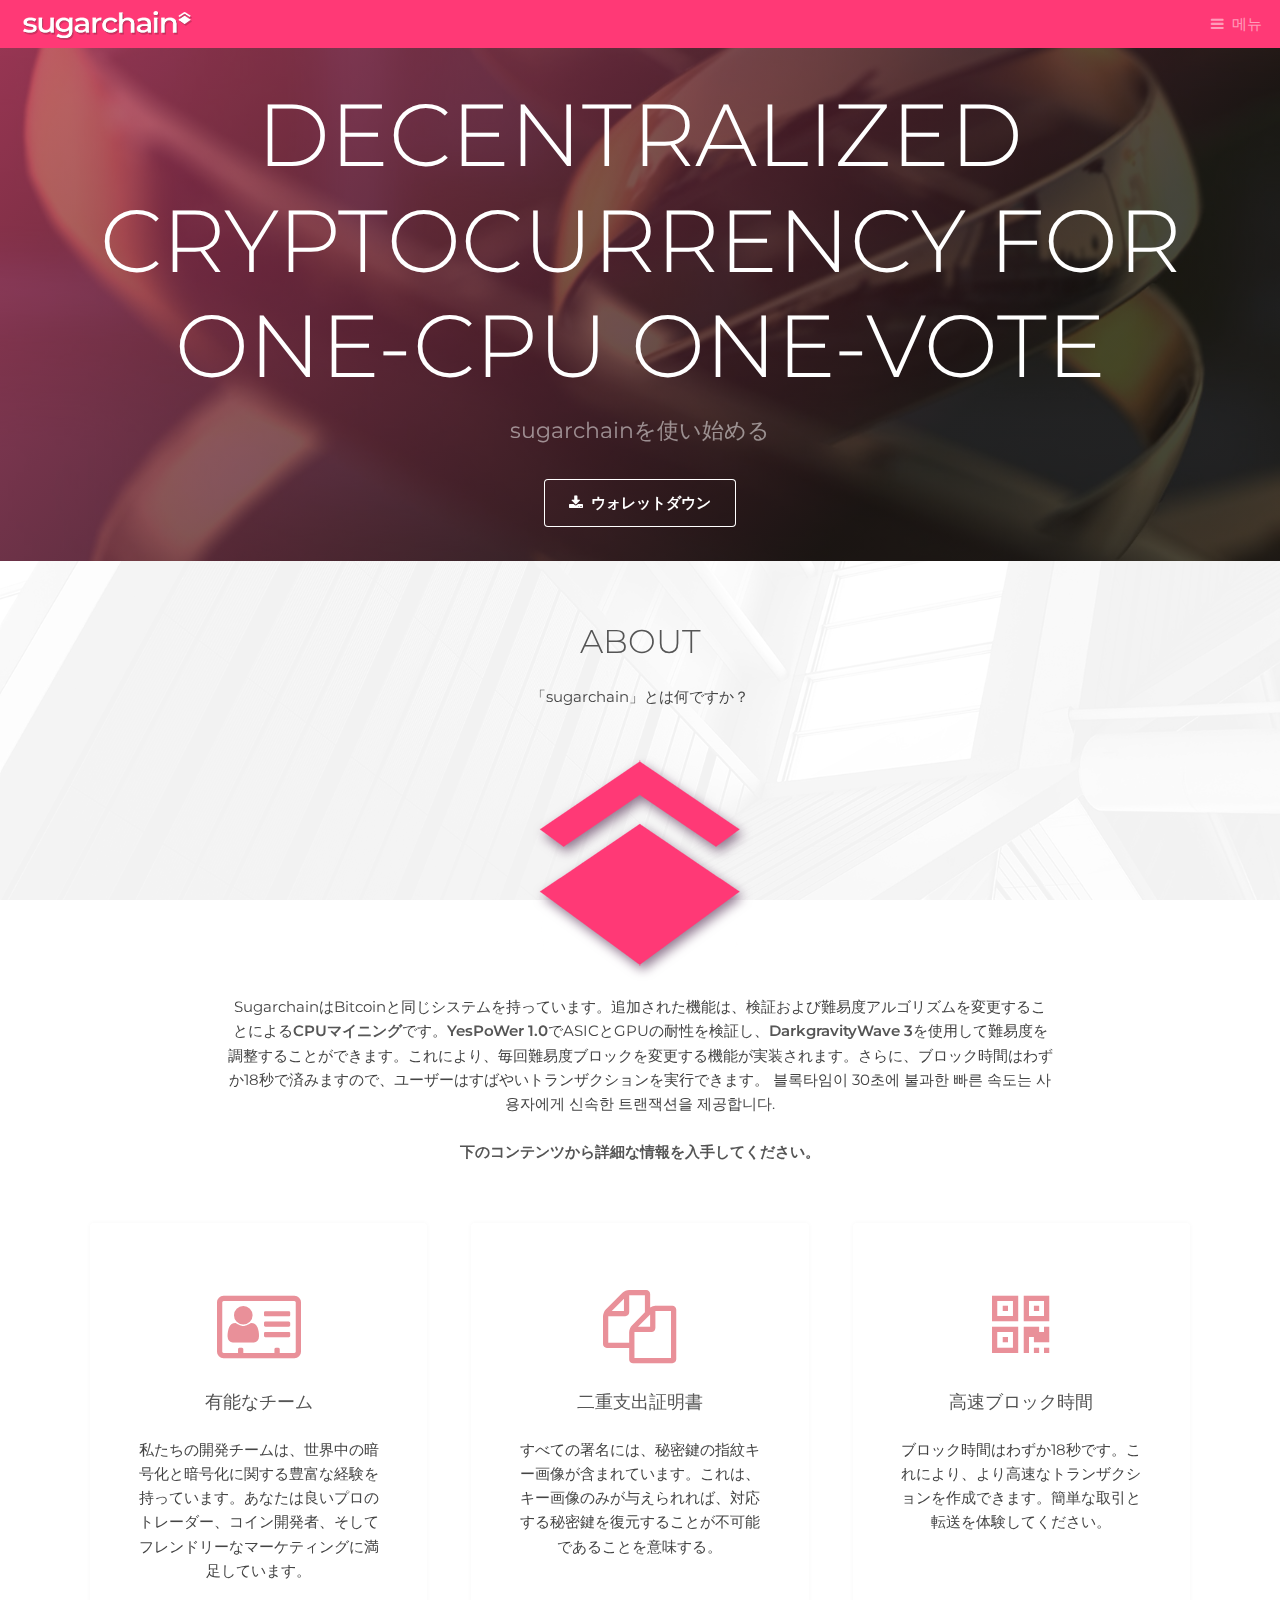
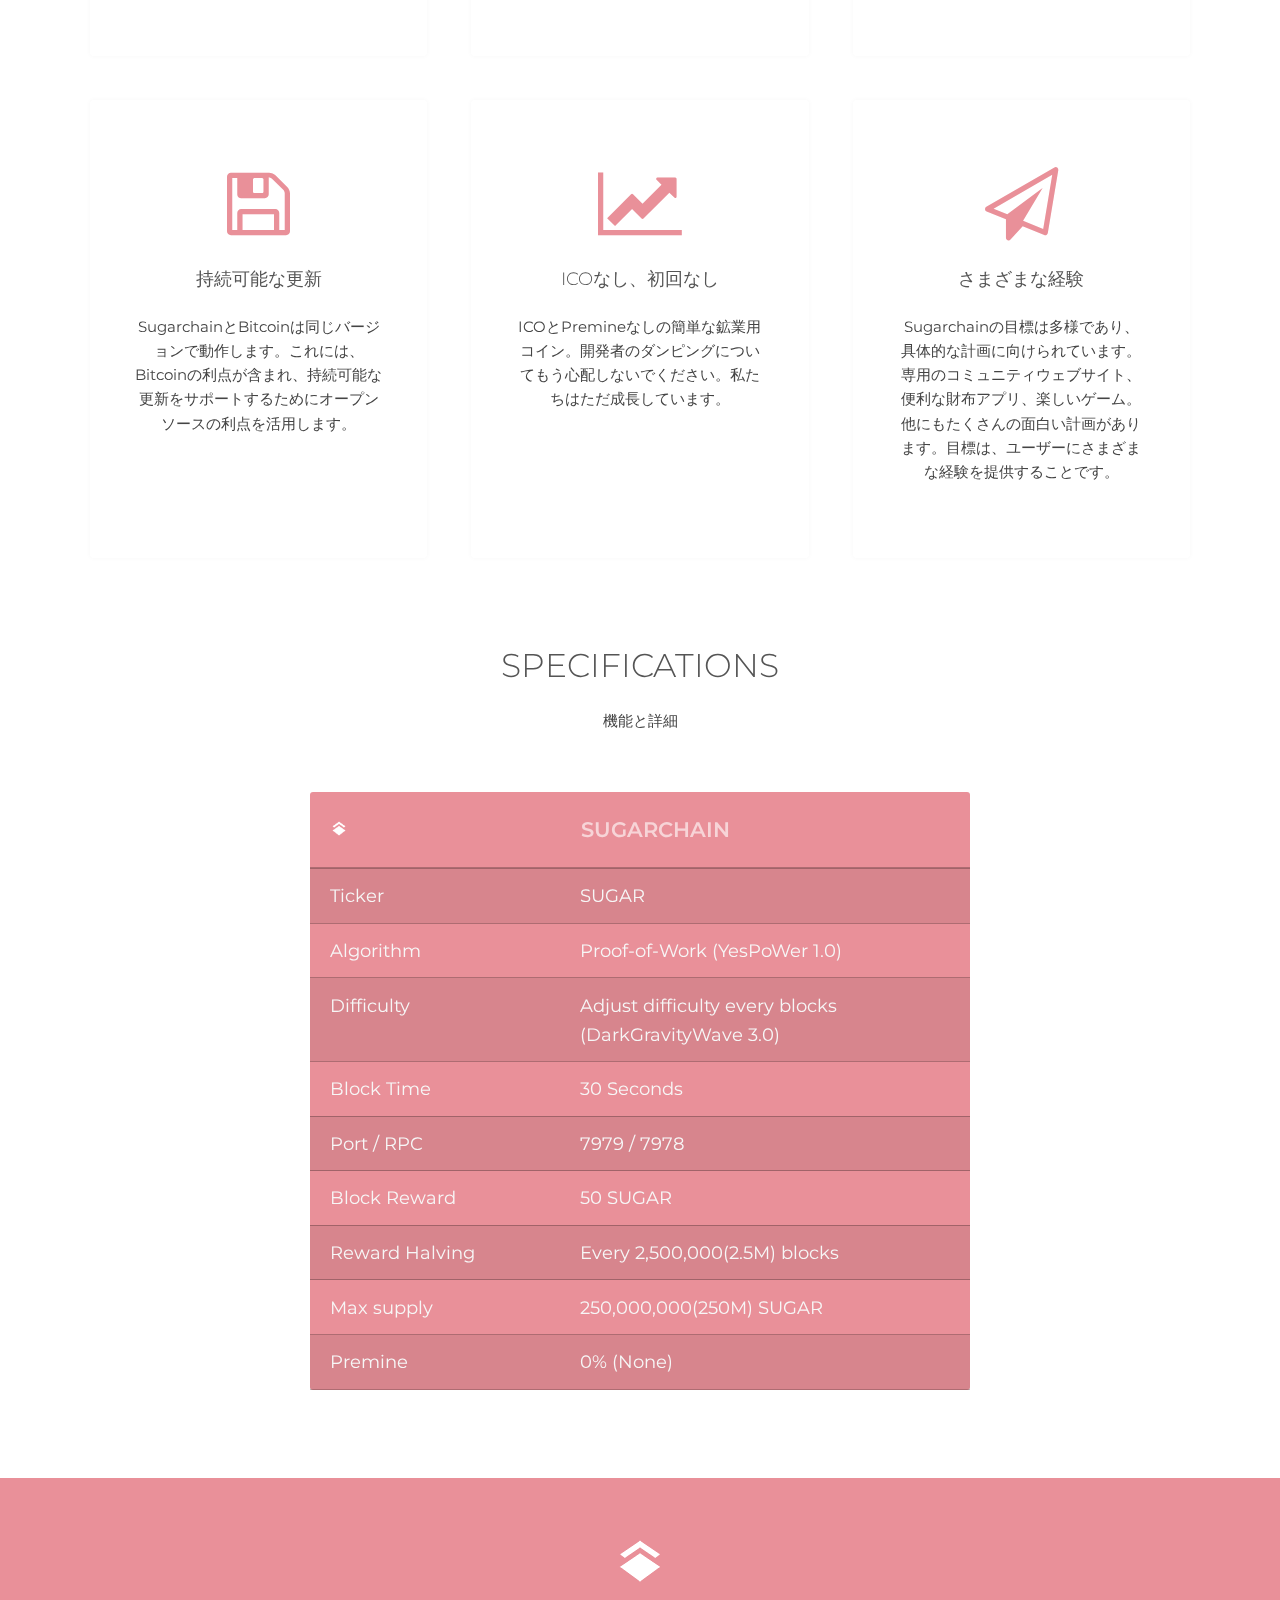
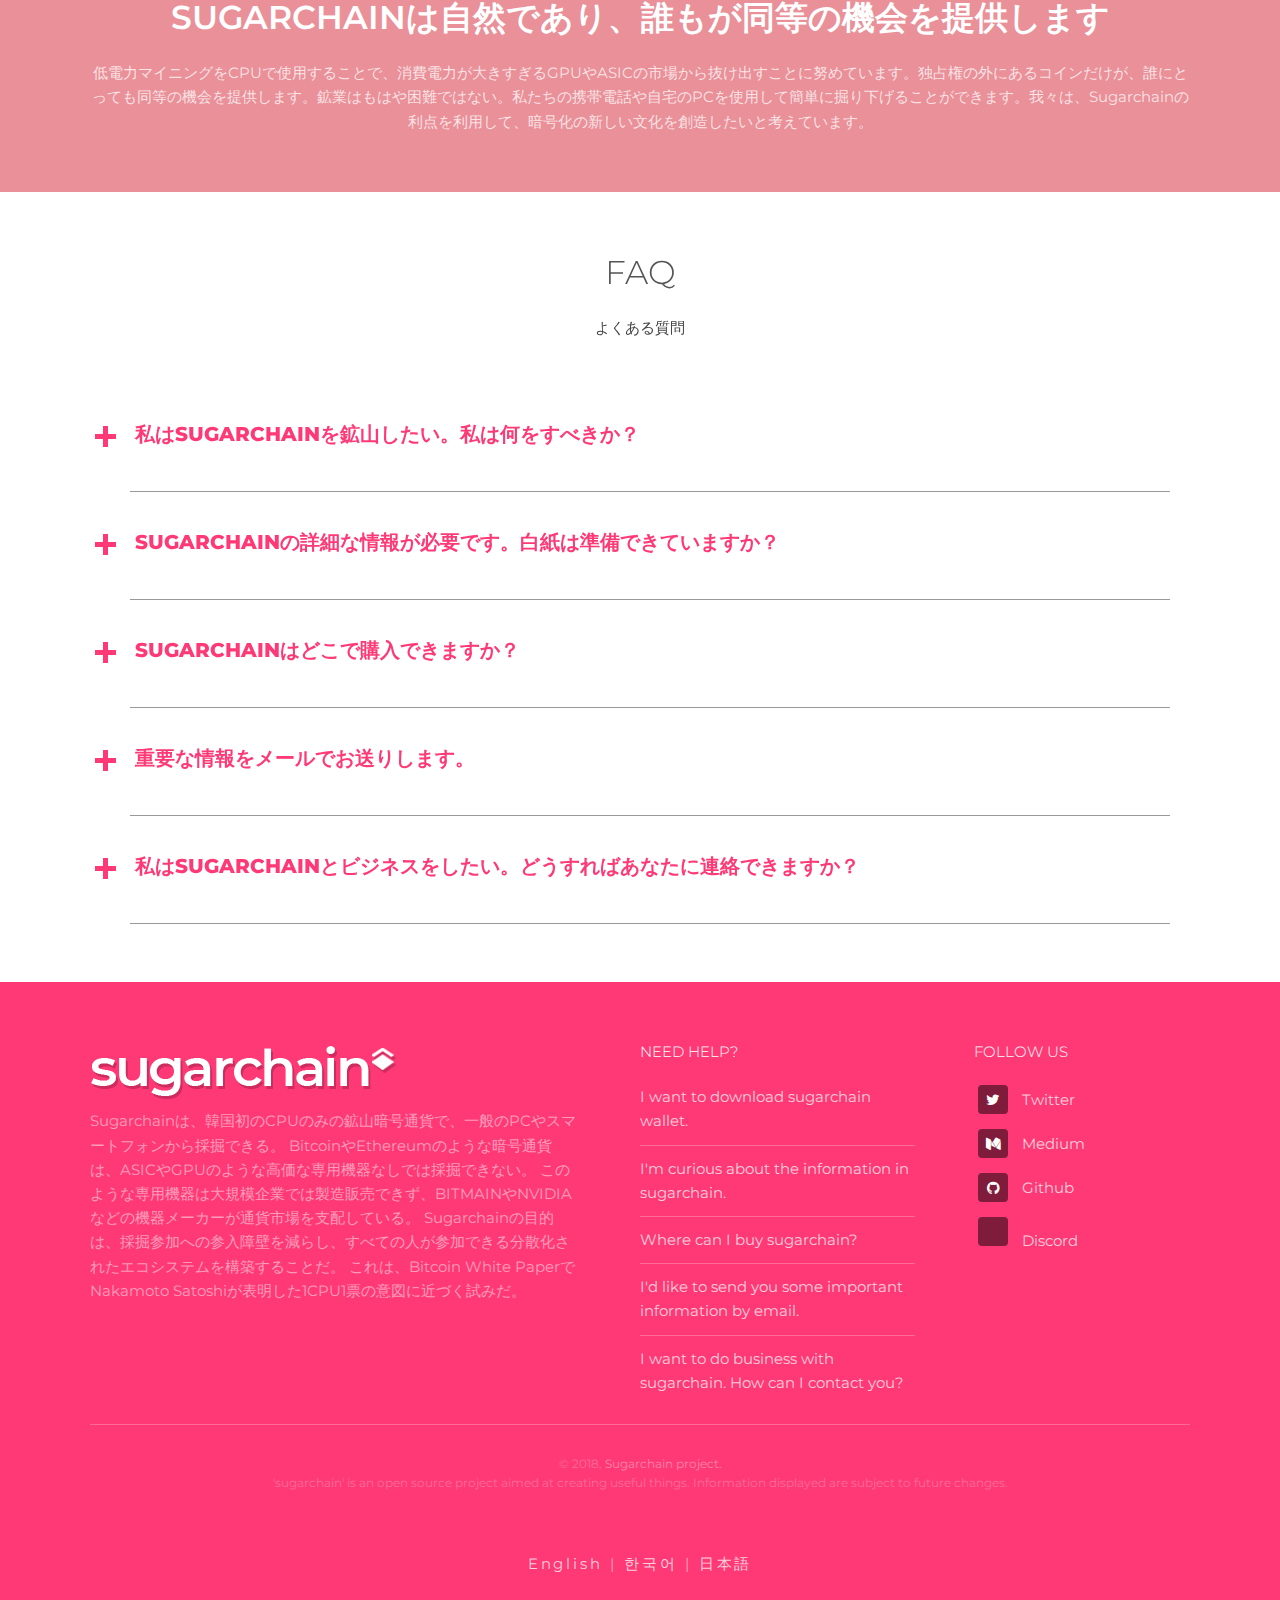
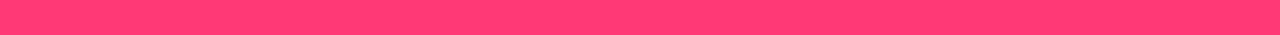
==== sugarchain-web/jp/index.html @ 24d99d3b "added global lang' KR/JP" ====
<!DOCTYPE HTML>

<html>
	<head>
        <meta charset="utf-8" />
		<title>SUGAR | sugarchain</title>
        <link rel='icon' type='image/png' href='../images/192favicon.png'>
		<meta name="viewport" content="width=device-width, initial-scale=1, user-scalable=no" />
		<meta name="description" content="" />
		<meta name="keywords" content="" />
		<link rel="stylesheet" href="../assets/css/main.css" />
		<link href="https://fonts.googleapis.com/css?family=Montserrat" rel="stylesheet">
		<link rel="stylesheet" href="https://use.fontawesome.com/releases/v5.5.0/css/all.css" integrity="sha384-B4dIYHKNBt8Bc12p+WXckhzcICo0wtJAoU8YZTY5qE0Id1GSseTk6S+L3BlXeVIU" crossorigin="anonymous">
	</head>
	<body class="is-preload">

<!-- Header -->
    <header id="header">
        <a class="logo" href="../kr/index.html"><img src="../images/navmain.png" alt="" /></a>
        <nav>
            <a href="#menu">메뉴</a>
        </nav>
    </header>

<!-- Nav -->
    <nav id="menu">
        <ul class="links">
            <li><a href="#">Web wallet</a></li>
            <li><a href="#">Explorer</a></li>
            <li><a href="#">White paper</a></li>
            <li><a href="#">How to mining</a></li>
            <li><a href="#">Mining pool list</a></li>
            <li><a href="#">Contact us</a></li>
        </ul>
    </nav>

<!-- Banner -->
    <section id="banner">
        <div class="inner">
            <h1>Decentralized cryptocurrency for one-CPU one-Vote</h1>
            <p>sugarchainを使い始める</p>
            <a href="#" class="button icon fa-download">ウォレットダウン</a>
        </div>
        <video autoplay loop muted playsinline src="../images/banner.mp4"></video>
    </section>

<!-- About -->
    <section class="wrapper" style="padding-bottom: 0px;">
        <div class="inner">
            <header class="special">
                <h2>ABOUT</h2>
                  <p>「sugarchain」とは何ですか？</p>
               <div class="image"><img src="../images/mainlogo.png" alt="" /></div>
                <p>SugarchainはBitcoinと同じシステムを持っています。追加された機能は、検証および難易度アルゴリズムを変更することによる<strong>CPUマイニング</strong>です。<strong>YesPoWer 1.0</strong>でASICとGPUの耐性を検証し、<strong>DarkgravityWave 3</strong>を使用して難易度を調整することができます。これにより、毎回難易度ブロックを変更する機能が実装されます。さらに、ブロック時間はわずか18秒で済みますので、ユーザーはすばやいトランザクションを実行できます。
                블록타임이 30초에 불과한 빠른 속도는 사용자에게 신속한 트랜잭션을 제공합니다.<br><br><strong>下のコンテンツから詳細な情報を入手してください。</strong></p>
            </header>
            <div class="highlights">
                <section>
                    <div class="content">
                        <header>
                            <a href="#" class="icon fa-vcard-o"><span class="label">Icon</span></a>
                            <h3>有能なチーム</h3>
                        </header>
                        <p>私たちの開発チームは、世界中の暗号化と暗号化に関する豊富な経験を持っています。あなたは良いプロのトレーダー、コイン開発者、そしてフレンドリーなマーケティングに満足しています。</p>
                    </div>
                </section>
                <section>
                    <div class="content">
                        <header>
                            <a href="#" class="icon fa-files-o"><span class="label">Icon</span></a>
                            <h3>二重支出証明書</h3>
                        </header>
                        <p>すべての署名には、秘密鍵の指紋キー画像が含まれています。これは、キー画像のみが与えられれば、対応する秘密鍵を復元することが不可能であることを意味する。</p>
                    </div>
                </section>
                <section>
                    <div class="content">
                        <header>
                            <a href="#" class="icon fa-qrcode"><span class="label">Icon</span></a>
                            <h3>高速ブロック時間</h3>
                        </header>
                        <p>ブロック時間はわずか18秒です。これにより、より高速なトランザクションを作成できます。簡単な取引と転送を体験してください。</p>
                    </div>
                </section>
                <section>
                    <div class="content">
                        <header>
                            <a href="#" class="icon fa-floppy-o"><span class="label">Icon</span></a>
                            <h3>持続可能な更新</h3>
                        </header>
                        <p>SugarchainとBitcoinは同じバージョンで動作します。これには、Bitcoinの利点が含まれ、持続可能な更新をサポートするためにオープンソースの利点を活用します。</p>
                    </div>
                </section>
                <section>
                    <div class="content">
                        <header>
                            <a href="#" class="icon fa-line-chart"><span class="label">Icon</span></a>
                            <h3>ICOなし、初回なし</h3>
                        </header>
                        <p>ICOとPremineなしの簡単な鉱業用コイン。開発者のダンピングについてもう心配しないでください。私たちはただ成長しています。</p>
                    </div>
                </section>
                <section>
                    <div class="content">
                        <header>
                            <a href="#" class="icon fa-paper-plane-o"><span class="label">Icon</span></a>
                            <h3>さまざまな経験</h3>
                        </header>
                        <p>Sugarchainの目標は多様であり、具体的な計画に向けられています。専用のコミュニティウェブサイト、便利な財布アプリ、楽しいゲーム。他にもたくさんの面白い計画があります。目標は、ユーザーにさまざまな経験を提供することです。</p>
                    </div>
                </section>

            </div>
        </div>
    </section>

<!-- SPEC -->
    <section class="wrapper" style="padding-top: 50px;">
        <div class="inner">
            <header class="special">
                <h2>SPECIFICATIONS</h2>
                <p>機能と詳細</p>
            </header>
            <table class="flat-table flat-table-1" style="margin-bottom: 4rem;">
                <thead>
                    <th><img src="../images/cal.png" alt="" /style="width: 0.8em"></th>
                    <th>SUGARCHAIN</th>
                </thead>
                <tbody>
                    <tr>
                        <td>Ticker</td>
                        <td>SUGAR</td>
                    </tr>
                    <tr>
                        <td>Algorithm</td>
                        <td>Proof-of-Work (YesPoWer 1.0)</td>
                    </tr>
                    <tr>
                        <td>Difficulty</td>
                        <td>Adjust difficulty every blocks<br>(DarkGravityWave 3.0)</td>
                    </tr>
                    <tr>
                        <td>Block Time</td>
                        <td>30 Seconds</td>
                    </tr>
                    <tr>
                        <td>Port / RPC</td>
                        <td>7979 / 7978</td>
                    </tr>
                    <tr>
                        <td>Block Reward</td>
                        <td>50 SUGAR</td>
                    </tr>
                    <tr>
                        <td>Reward Halving</td>
                        <td>Every 2,500,000(2.5M) blocks</td>
                    </tr>
                    <tr>
                        <td>Max supply</td>
                        <td>250,000,000(250M) SUGAR</td>
                    </tr>		
                    <tr>
                        <td>Premine</td>
                        <td>0% (None)</td>
                    </tr>
                </tbody>
            </table>
        </div>
    </section>

<!-- CTA -->
    <section id="cta" class="wrapper">
        <div class="inner">
            <h2><img src="../images/cal.png" alt="" /><strong><br>SUGARCHAINは自然であり、誰もが同等の機会を提供します</strong></h2>
            <p>低電力マイニングをCPUで使用することで、消費電力が大きすぎるGPUやASICの市場から抜け出すことに努めています。独占権の外にあるコインだけが、誰にとっても同等の機会を提供します。鉱業はもはや困難ではない。私たちの携帯電話や自宅のPCを使用して簡単に掘り下げることができます。我々は、Sugarchainの利点を利用して、暗号化の新しい文化を創造したいと考えています。</p>
        </div>
    </section>

<!-- FAQ -->
    <div class="wrapper">
        <div class="inner">
            <header class="special">
                <h2>FAQ</h2>
                    <p>よくある質問</p>
            </header>
          <ul class="faq">
            <li>
              <h3 class="question">私はSUGARCHAINを鉱山したい。私は何をすべきか？
                <div class="plus-minus-toggle collapsed"></div>
              </h3>
              <div class="answer">Answer. Donec vitae tellus risus. Aenean sed fermentum risus. Phasellus venenatis 
                ultricies dignissim. Nunc ante lectus, accumsan non porta at. Donec vitae tellus risus. Aenean sed 
                fermentum risus. Phasellus venenatis ultricies dignissim.</div>
            </li>
            <li>
              <h3 class="question">SUGARCHAINの詳細な情報が必要です。白紙は準備できていますか？
                <div class="plus-minus-toggle collapsed"></div>
              </h3>
              <div class="answer">Answer. Donec vitae tellus risus. Aenean sed fermentum risus. Phasellus venenatis 
                ultricies dignissim. Nunc ante lectus, accumsan non porta at. Donec vitae tellus risus. Aenean sed 
                fermentum risus. Phasellus venenatis ultricies dignissim.</div>
            </li>
                <li>
              <h3 class="question">SUGARCHAINはどこで購入できますか？
                <div class="plus-minus-toggle collapsed"></div>
              </h3>
              <div class="answer">Answer. Donec vitae tellus risus. Aenean sed fermentum risus. Phasellus venenatis 
                ultricies dignissim. Nunc ante lectus, accumsan non porta at. Donec vitae tellus risus. Aenean sed 
                fermentum risus. Phasellus venenatis ultricies dignissim.</div>
            </li>
                <li>
              <h3 class="question">重要な情報をメールでお送りします。
                <div class="plus-minus-toggle collapsed"></div>
              </h3>
              <div class="answer">Answer. Donec vitae tellus risus. Aenean sed fermentum risus. Phasellus venenatis 
                ultricies dignissim. Nunc ante lectus, accumsan non porta at. Donec vitae tellus risus. Aenean sed 
                fermentum risus. Phasellus venenatis ultricies dignissim.</div>
            </li>
                <li>
              <h3 class="question">私はSUGARCHAINとビジネスをしたい。どうすればあなたに連絡できますか？
                <div class="plus-minus-toggle collapsed"></div>
              </h3>
              <div class="answer">Answer. Donec vitae tellus risus. Aenean sed fermentum risus. Phasellus venenatis 
                ultricies dignissim. Nunc ante lectus, accumsan non porta at. Donec vitae tellus risus. Aenean sed 
                fermentum risus. Phasellus venenatis ultricies dignissim.</div>
            </li>
          </ul>
        </div>
    </div>

<!-- Footer -->
    <footer id="footer">
        <div class="inner">
            <div class="content">
                <section>
                    <div class="image"><img src="../images/foologo.png" alt="" /></div>
                    
                    <p>Sugarchainは、韓国初のCPUのみの鉱山暗号通貨で、一般のPCやスマートフォンから採掘できる。 BitcoinやEthereumのような暗号通貨は、ASICやGPUのような高価な専用機器なしでは採掘できない。 このような専用機器は大規模企業では製造販売できず、BITMAINやNVIDIAなどの機器メーカーが通貨市場を支配している。 Sugarchainの目的は、採掘参加への参入障壁を減らし、すべての人が参加できる分散化されたエコシステムを構築することだ。 これは、Bitcoin White PaperでNakamoto Satoshiが表明した1CPU1票の意図に近づく試みだ。</p>
                    
                </section>
                <section>
                    <h4>Need help?</h4>
                    <ul class="alt">
                        <li><a href="#">I want to download sugarchain wallet.</a></li>
                        <li><a href="#">I'm curious about the information in sugarchain.</a></li>
                        <li><a href="#">Where can I buy sugarchain?</a></li>
                        <li><a href="#">I'd like to send you some important information by email.</a></li>
                        <li><a href="#">I want to do business with sugarchain. How can I contact you?</a></li>
                    </ul>
                </section>
                <section>
                    <h4>FOLLOW US</h4>
                    <ul class="plain">
                        <li><a href="https://twitter.com/sugarchain_dev" target="_blank"><i class="icon fa-twitter"></i>Twitter</a></li>
                        <li><a href="https://medium.com/@sugarchain_dev" target="_blank"><i class="icon fa-medium"></i>Medium</a></li>
                        <li><a href="https://github.com/sugarchain" target="_blank"><i class="icon fa-github" ></i>Github</a></li>
                        <li><a href="https://discord.gg/JDCfAD" target="_blank"><i class="icon"><i class="fab fa-discord"></i></i>Discord</a></li>
                    </ul>
                </section>
            </div>
            <div class="copyright">
                &copy; 2018, <a href="https://github.com/sugarchain">Sugarchain project.</a><br>'sugarchain' is an open source project aimed at creating useful things. Information displayed are subject to future changes.
            </div>
            <div class="lang">
                <a href="../index.html" target="_self">English</a> |
                <a href="/kr/index.html" target="_self">한국어</a> |
                <a href="index.html" target="_self">日本語</a>
            </div>
        </div>
    </footer>

<!-- Scripts -->
    <script src="../assets/js/jquery.min.js"></script>
    <script src="../assets/js/browser.min.js"></script>
    <script src="../assets/js/breakpoints.min.js"></script>
    <script src="../assets/js/util.js"></script>
    <script src="../assets/js/main.js"></script>

	</body>
</html>
---- sugarchain-web/assets/css/main.css ----
@import url(font-awesome.min.css);
@import url("https://fonts.googleapis.com/css?family=Raleway:200,300,400,500,600");
/*
	Industrious by TEMPLATED
	templated.co @templatedco
	Released for free under the Creative Commons Attribution 3.0 license (templated.co/license)
*/
/* Basic */
@-ms-viewport {
  width: device-width; }
body {
  -ms-overflow-style: scrollbar; }

@media screen and (max-width: 480px) {
  html, body {
    min-width: 320px; } }
html {
  box-sizing: border-box; }

*, *:before, *:after {
  box-sizing: inherit; }

body {
  background: #ffffff; }
  body.is-preload *, body.is-preload *:before, body.is-preload *:after {
    -moz-animation: none !important;
    -webkit-animation: none !important;
    -ms-animation: none !important;
    animation: none !important;
    -moz-transition: none !important;
    -webkit-transition: none !important;
    -ms-transition: none !important;
    transition: none !important; }

html, body, div, span, applet, object,
iframe, h1, h2, h3, h4, h5, h6, p, blockquote,
pre, a, abbr, acronym, address, big, cite,
code, del, dfn, em, img, ins, kbd, q, s, samp,
small, strike, strong, sub, sup, tt, var, b,
u, i, center, dl, dt, dd, ol, ul, li, fieldset,
form, label, legend, table, caption, tbody,
tfoot, thead, tr, th, td, article, aside,
canvas, details, embed, figure, figcaption,
footer, header, hgroup, menu, nav, output, ruby,
section, summary, time, mark, audio, video {
  margin: 0;
  padding: 0;
  border: 0;
  font-size: 100%;
  font: inherit;
  vertical-align: baseline; }

article, aside, details, figcaption, figure,
footer, header, hgroup, menu, nav, section {
  display: block; }

body {
  line-height: 1; }

ol, ul {
  list-style: none; }

blockquote, q {
  quotes: none; }
  blockquote:before, blockquote:after, q:before, q:after {
    content: '';
    content: none; }

table {
  border-collapse: collapse;
  border-spacing: 0; }

body {
  -webkit-text-size-adjust: none; }

mark {
  background-color: transparent;
  color: inherit; }

input::-moz-focus-inner {
  border: 0;
  padding: 0; }

input, select, textarea {
  -moz-appearance: none;
  -webkit-appearance: none;
  -ms-appearance: none;
  appearance: none; }

/* Typography */
html {
  font-size: 13pt; }
  @media screen and (max-width: 1680px) {
    html {
      font-size: 11pt; } }
  @media screen and (max-width: 980px) {
    html {
      font-size: 12pt; } }
  @media screen and (max-width: 480px) {
    html {
      font-size: 11pt; } }

body {
  background-color: #ffffff;
  color: #444444; }

body, input, select, textarea {
  font-family: "Montserrat", Arial, Helvetica, sans-serif;
  font-weight: 400;
  font-size: 1rem;
  line-height: 1.65; }

a {
  -moz-transition: color 0.2s ease-in-out;
  -webkit-transition: color 0.2s ease-in-out;
  -ms-transition: color 0.2s ease-in-out;
  transition: color 0.2s ease-in-out;
  text-decoration: underline; }
  a:hover {
    text-decoration: none; }

strong, b {
  font-weight: 600; }

em, i {
  font-style: italic; }

p {
  margin: 0 0 2rem 0; }

header.special {
  text-align: center;
  margin-bottom: 4rem; }
  header.special p {
    max-width: 75%;
    margin-left: auto;
    margin-right: auto; }

h1, h2, h3, h4, h5, h6 {
  font-weight: 300;
  line-height: 1.5;
  text-transform: uppercase;
  margin: 0 0 1.5rem 0; }
  h1 a, h2 a, h3 a, h4 a, h5 a, h6 a {
    color: inherit;
    text-decoration: none; }

h1 {
  font-size: 3rem;
  line-height: 1.2; }

h2 {
  font-size: 2.25rem;
  line-height: 1.3; }

h3 {
  font-size: 1.25rem; }

h4 {
  font-size: 1rem; }

h5 {
  font-size: 0.9rem; }

h6 {
  font-size: 0.7rem; }

@media screen and (max-width: 736px) {
  h1 {
    font-size: 2.75rem;
    line-height: 1.3; }

  h2 {
    font-size: 1.75rem;
    line-height: 1.5; }

  h3 {
    font-size: 1.25rem; } }
sub {
  font-size: 0.8rem;
  position: relative;
  top: 0.5rem; }

sup {
  font-size: 0.8rem;
  position: relative;
  top: -0.5rem; }

blockquote {
  border-left: solid 0.5rem;
  font-style: italic;
  margin: 0 0 2rem 0;
  padding: 1rem 0 1rem 2rem; }

code {
  border-radius: 4px;
  border: solid 1px;
  font-family: "Courier New", monospace;
  font-size: 0.9rem;
  margin: 0 0.25rem;
  padding: 0.25rem 0.65rem; }

pre {
  -webkit-overflow-scrolling: touch;
  font-family: "Courier New", monospace;
  font-size: 0.9rem;
  margin: 0 0 2rem 0; }
  pre code {
    display: block;
    line-height: 1.75;
    padding: 1rem 1.5rem;
    overflow-x: auto; }

hr {
  border: 0;
  border-bottom: solid 1px;
  margin: 2rem 0; }
  hr.major {
    margin: 4rem 0; }

input, select, textarea {
  color: #555555; }

a {
  color: #e99099; }

strong, b {
  color: #555555; }

h1, h2, h3, h4, h5, h6 {
  color: #555555; }

blockquote {
  border-left-color: rgba(0, 0, 0, 0.25); }

code {
  background: rgba(0, 0, 0, 0.075);
  border-color: rgba(0, 0, 0, 0.25); }

hr {
  border-bottom-color: rgba(0, 0, 0, 0.25); }

/* Inner */
.inner {
  margin: 0 auto;
  width: 75rem;
  max-width: calc(100% - 6rem); }
  @media screen and (max-width: 480px) {
    .inner {
      max-width: calc(100% - 3rem); } }

/* Button */
input[type="submit"],
input[type="reset"],
input[type="button"],
button,
.button {
  -moz-appearance: none;
  -webkit-appearance: none;
  -ms-appearance: none;
  appearance: none;
  -moz-transition: background-color 0.2s ease-in-out, box-shadow 0.2s ease-in-out, color 0.2s ease-in-out;
  -webkit-transition: background-color 0.2s ease-in-out, box-shadow 0.2s ease-in-out, color 0.2s ease-in-out;
  -ms-transition: background-color 0.2s ease-in-out, box-shadow 0.2s ease-in-out, color 0.2s ease-in-out;
  transition: background-color 0.2s ease-in-out, box-shadow 0.2s ease-in-out, color 0.2s ease-in-out;
  border: 0;
  border-radius: 4px;
  cursor: pointer;
  display: inline-block;
  font-weight: 600;
  height: 3.25rem;
  line-height: 3.25rem;
  padding: 0 1.75rem;
  text-align: center;
  text-decoration: none;
  white-space: nowrap; }
  input[type="submit"].small,
  input[type="reset"].small,
  input[type="button"].small,
  button.small,
  .button.small {
    font-size: 0.8rem;
    height: 2.4375rem;
    line-height: 2.4375rem;
    padding: 0 1.25rem; }
  input[type="submit"].large,
  input[type="reset"].large,
  input[type="button"].large,
  button.large,
  .button.large {
    font-size: 1.35rem;
    height: 4.0625rem;
    line-height: 4.0625rem;
    padding: 0 2rem; }
  input[type="submit"].wide,
  input[type="reset"].wide,
  input[type="button"].wide,
  button.wide,
  .button.wide {
    min-width: 13rem; }
  input[type="submit"].icon:before,
  input[type="reset"].icon:before,
  input[type="button"].icon:before,
  button.icon:before,
  .button.icon:before {
    margin-right: 0.5rem; }
  input[type="submit"].fit,
  input[type="reset"].fit,
  input[type="button"].fit,
  button.fit,
  .button.fit {
    width: 100%; }
  input[type="submit"].disabled, input[type="submit"]:disabled,
  input[type="reset"].disabled,
  input[type="reset"]:disabled,
  input[type="button"].disabled,
  input[type="button"]:disabled,
  button.disabled,
  button:disabled,
  .button.disabled,
  .button:disabled {
    pointer-events: none;
    opacity: 0.25; }

input[type="submit"],
input[type="reset"],
input[type="button"],
button,
.button {
  background-color: transparent;
  box-shadow: inset 0 0 0 1px #555555;
  color: #555555 !important; }
  input[type="submit"]:hover,
  input[type="reset"]:hover,
  input[type="button"]:hover,
  button:hover,
  .button:hover {
    box-shadow: inset 0 0 0 1px #ce1b28;
    color: #ce1b28 !important; }
    input[type="submit"]:hover:active,
    input[type="reset"]:hover:active,
    input[type="button"]:hover:active,
    button:hover:active,
    .button:hover:active {
      background-color: rgba(206, 27, 40, 0.25); }
  input[type="submit"].primary,
  input[type="reset"].primary,
  input[type="button"].primary,
  button.primary,
  .button.primary {
    box-shadow: none;
    background-color: #ce1b28;
    color: #ffffff !important; }
    input[type="submit"].primary:hover,
    input[type="reset"].primary:hover,
    input[type="button"].primary:hover,
    button.primary:hover,
    .button.primary:hover {
      background-color: #e2212f;
      box-shadow: none; }
      input[type="submit"].primary:hover:active,
      input[type="reset"].primary:hover:active,
      input[type="button"].primary:hover:active,
      button.primary:hover:active,
      .button.primary:hover:active {
        background-color: #b71824; }

/* Form */
form {
  margin: 0 0 2rem 0; }

input[type="text"],
input[type="password"],
input[type="email"],
input[type="tel"],
input[type="search"],
input[type="url"],
select,
textarea {
  -moz-appearance: none;
  -webkit-appearance: none;
  -ms-appearance: none;
  appearance: none;
  border-radius: 4px;
  border: none;
  border: solid 1px;
  color: inherit;
  display: block;
  outline: 0;
  padding: 0 1rem;
  text-decoration: none;
  width: 100%; }
  input[type="text"]:invalid,
  input[type="password"]:invalid,
  input[type="email"]:invalid,
  input[type="tel"]:invalid,
  input[type="search"]:invalid,
  input[type="url"]:invalid,
  select:invalid,
  textarea:invalid {
    box-shadow: none; }

label {
  display: block;
  font-size: 1rem;
  font-weight: 600;
  margin: 0 0 1rem 0; }

input[type="text"],
input[type="password"],
input[type="email"],
input[type="tel"],
input[type="search"],
input[type="url"] {
  height: 3.25rem; }

select {
  background-size: 1.25rem;
  background-repeat: no-repeat;
  background-position: calc(100% - 1rem) center;
  height: 3.25rem;
  padding-right: 3.25rem;
  text-overflow: ellipsis; }
  select:focus::-ms-value {
    background-color: transparent; }
  select::-ms-expand {
    display: none; }

textarea {
  padding: 0.75rem 1rem; }

input[type="checkbox"],
input[type="radio"] {
  -moz-appearance: none;
  -webkit-appearance: none;
  -ms-appearance: none;
  appearance: none;
  display: block;
  float: left;
  margin-right: -2rem;
  opacity: 0;
  width: 1rem;
  z-index: -1; }
  input[type="checkbox"] + label,
  input[type="radio"] + label {
    text-decoration: none;
    cursor: pointer;
    display: inline-block;
    font-size: 1rem;
    font-weight: 400;
    padding-left: 2.825rem;
    padding-right: 0.875rem;
    position: relative; }
    input[type="checkbox"] + label:before,
    input[type="radio"] + label:before {
      -moz-osx-font-smoothing: grayscale;
      -webkit-font-smoothing: antialiased;
      font-family: FontAwesome;
      font-style: normal;
      font-weight: normal;
      text-transform: none !important; }
    input[type="checkbox"] + label:before,
    input[type="radio"] + label:before {
      border-radius: 4px;
      border: solid 1px;
      content: '';
      display: inline-block;
      height: 1.95rem;
      left: 0;
      line-height: 1.86875rem;
      position: absolute;
      text-align: center;
      top: -0.1625rem;
      width: 1.95rem; }
  input[type="checkbox"]:checked + label:before,
  input[type="radio"]:checked + label:before {
    content: '\f00c'; }

input[type="checkbox"] + label:before {
  border-radius: 4px; }

input[type="radio"] + label:before {
  border-radius: 100%; }

::-webkit-input-placeholder {
  opacity: 1.0; }

:-moz-placeholder {
  opacity: 1.0; }

::-moz-placeholder {
  opacity: 1.0; }

:-ms-input-placeholder {
  opacity: 1.0; }

label {
  color: #555555; }

input[type="text"],
input[type="password"],
input[type="email"],
input[type="tel"],
input[type="search"],
input[type="url"],
select,
textarea {
  background-color: rgba(0, 0, 0, 0.075);
  border-color: rgba(0, 0, 0, 0.25); }
  input[type="text"]:focus,
  input[type="password"]:focus,
  input[type="email"]:focus,
  input[type="tel"]:focus,
  input[type="search"]:focus,
  input[type="url"]:focus,
  select:focus,
  textarea:focus {
    border-color: #ce1b28;
    box-shadow: 0 0 0 1px #ce1b28; }

select {
  background-image: url("data:image/svg+xml;charset=utf8,%3Csvg xmlns='http://www.w3.org/2000/svg' width='40' height='40' preserveAspectRatio='none' viewBox='0 0 40 40'%3E%3Cpath d='M9.4,12.3l10.4,10.4l10.4-10.4c0.2-0.2,0.5-0.4,0.9-0.4c0.3,0,0.6,0.1,0.9,0.4l3.3,3.3c0.2,0.2,0.4,0.5,0.4,0.9 c0,0.4-0.1,0.6-0.4,0.9L20.7,31.9c-0.2,0.2-0.5,0.4-0.9,0.4c-0.3,0-0.6-0.1-0.9-0.4L4.3,17.3c-0.2-0.2-0.4-0.5-0.4-0.9 c0-0.4,0.1-0.6,0.4-0.9l3.3-3.3c0.2-0.2,0.5-0.4,0.9-0.4S9.1,12.1,9.4,12.3z' fill='rgba(0, 0, 0, 0.25)' /%3E%3C/svg%3E"); }
  select option {
    color: #444444;
    background-color: #ffffff; }

input[type="checkbox"] + label,
input[type="radio"] + label {
  color: #444444; }
  input[type="checkbox"] + label:before,
  input[type="radio"] + label:before {
    background: rgba(0, 0, 0, 0.075);
    border-color: rgba(0, 0, 0, 0.25); }
input[type="checkbox"]:checked + label:before,
input[type="radio"]:checked + label:before {
  background-color: #ce1b28;
  border-color: #ce1b28;
  color: #ffffff; }
input[type="checkbox"]:focus + label:before,
input[type="radio"]:focus + label:before {
  border-color: #ce1b28;
  box-shadow: 0 0 0 1px #ce1b28; }

::-webkit-input-placeholder {
  color: #bbbbbb !important; }

:-moz-placeholder {
  color: #bbbbbb !important; }

::-moz-placeholder {
  color: #bbbbbb !important; }

:-ms-input-placeholder {
  color: #bbbbbb !important; }

/* List */
ol {
  list-style: decimal;
  margin: 0 0 2rem 0;
  padding-left: 1.25rem; }
  ol li {
    padding-left: 0.25rem; }

ul {
  list-style: disc;
  margin: 0 0 2rem 0;
  padding-left: 1rem; }
  ul li {
    padding-left: 0.325rem; }
  ul.plain {
    list-style: none;
    padding-left: 0; }
    ul.plain li {
      margin-bottom: 1rem; }
      ul.plain li .icon {
        border-radius: 4px;
        color: #ffffff;
        display: inline-block;
        margin-right: 1rem;
        text-align: center;
        width: 2rem;
        height: 2rem;
        line-height: 2rem;
        background: rgba(0, 0, 0, 0.5); }
  ul.alt {
    list-style: none;
    padding-left: 0; }
    ul.alt li {
      border-top: solid 1px;
      padding: 0.75rem 0; }
      ul.alt li:first-child {
        border-top: 0;
        padding-top: 0; }
      ul.alt li:last-child {
        padding-bottom: 0; }

dl {
  margin: 0 0 2rem 0; }
  dl dt {
    display: block;
    font-weight: 600;
    margin: 0 0 1rem 0; }
  dl dd {
    margin-left: 1.5rem; }

ul.alt li {
  border-top-color: rgba(0, 0, 0, 0.25); }

/* Table */
.table-wrapper {
  -webkit-overflow-scrolling: touch;
  overflow-x: auto; }

table {
  margin: 0 0 2rem 0;
  width: 0%; }
  table tbody tr {
    border: solid 1px;
    border-left: 0;
    border-right: 0; }
  table td {
    padding: 0.75rem 0.75rem; }
  table th {
    font-size: 0.9rem;
    font-weight: 600;
    padding: 0 0.75rem 0.75rem 0.75rem;
    text-align: left; }
  table thead {
    border-bottom: solid 2px; }
  table tfoot {
    border-top: solid 2px; }
  table.alt {
    border-collapse: separate; }
    table.alt tbody tr td {
      border: solid 1px;
      border-left-width: 0;
      border-top-width: 0; }
      table.alt tbody tr td:first-child {
        border-left-width: 1px; }
    table.alt tbody tr:first-child td {
      border-top-width: 1px; }
    table.alt thead {
      border-bottom: 0; }
    table.alt tfoot {
      border-top: 0; }

table tbody tr {
  border-color: rgba(0, 0, 0, 0.25); }
  table tbody tr:nth-child(2n + 1) {
    background-color: rgba(0, 0, 0, 0.075); }
table th {
  color: #555555; }
table thead {
  border-bottom-color: rgba(0, 0, 0, 0.25); }
table tfoot {
  border-top-color: rgba(0, 0, 0, 0.25); }
table.alt tbody tr td {
  border-color: rgba(0, 0, 0, 0.25); }

/* Highlights */
.highlights {
  width: 100%;
  margin: 2.5rem 0;
  display: -moz-flex;
  display: -webkit-flex;
  display: -ms-flex;
  display: flex;
  -moz-flex-wrap: wrap;
  -webkit-flex-wrap: wrap;
  -ms-flex-wrap: wrap;
  flex-wrap: wrap;
  -moz-align-items: -moz-stretch;
  -webkit-align-items: -webkit-stretch;
  -ms-align-items: -ms-stretch;
  align-items: stretch; }
  .highlights > * {
    -moz-flex-shrink: 1;
    -webkit-flex-shrink: 1;
    -ms-flex-shrink: 1;
    flex-shrink: 1;
    -moz-flex-grow: 0;
    -webkit-flex-grow: 0;
    -ms-flex-grow: 0;
    flex-grow: 0; }
  .highlights > * {
    width: 33.3333333333%; }
  .highlights > * {
    padding: 1.5rem;
    width: calc(33.3333333333% + 1rem); }
  .highlights > :nth-child(-n + 3) {
    padding-top: 0; }
  .highlights > :nth-last-child(-n + 3) {
    padding-bottom: 0; }
  .highlights > :nth-child(3n + 1) {
    padding-left: 0; }
  .highlights > :nth-child(3n) {
    padding-right: 0; }
  .highlights > :nth-child(3n + 1),
  .highlights > :nth-child(3n) {
    width: calc(33.3333333333% + -0.5rem); }
  .highlights .content {
    border-radius: 4px;
    height: 100%;
    padding: 3rem;
    text-align: center; }
    .highlights .content .icon {
      font-size: 5rem; }
  .highlights > div > :last-child {
    margin-bottom: 0; }
  @media screen and (max-width: 980px) {
    .highlights > * {
      width: 50%; }
    .highlights > * {
      padding: 1rem;
      width: calc(33.3333333333% + 0.6666666667rem); }
    .highlights > :nth-child(-n + 3) {
      padding-top: 1rem; }
    .highlights > :nth-last-child(-n + 3) {
      padding-bottom: 1rem; }
    .highlights > :nth-child(3n + 1) {
      padding-left: 1rem; }
    .highlights > :nth-child(3n) {
      padding-right: 1rem; }
    .highlights > :nth-child(3n + 1),
    .highlights > :nth-child(3n) {
      padding: 1rem;
      width: calc(50% + 1rem); }
    .highlights > * {
      padding: 1rem;
      width: calc(50% + 1rem); }
    .highlights > :nth-child(-n + 2) {
      padding-top: 0; }
    .highlights > :nth-last-child(-n + 2) {
      padding-bottom: 0; }
    .highlights > :nth-child(2n + 1) {
      padding-left: 0; }
    .highlights > :nth-child(2n) {
      padding-right: 0; }
    .highlights > :nth-child(2n + 1),
    .highlights > :nth-child(2n) {
      width: calc(50% + 0rem); }
    .highlights .content {
      padding: 2rem; } }
  @media screen and (max-width: 736px) {
    .highlights > * {
      width: 100%; }
    .highlights > * {
      padding: 1rem;
      width: calc(33.3333333333% + 0.6666666667rem); }
    .highlights > :nth-child(-n + 3) {
      padding-top: 1rem; }
    .highlights > :nth-last-child(-n + 3) {
      padding-bottom: 1rem; }
    .highlights > :nth-child(3n + 1) {
      padding-left: 1rem; }
    .highlights > :nth-child(3n) {
      padding-right: 1rem; }
    .highlights > :nth-child(3n + 1),
    .highlights > :nth-child(3n) {
      padding: 1rem;
      width: calc(100% + 2rem); }
    .highlights > * {
      padding: 1rem;
      width: calc(50% + 1rem); }
    .highlights > :nth-child(-n + 2) {
      padding-top: 1rem; }
    .highlights > :nth-last-child(-n + 2) {
      padding-bottom: 1rem; }
    .highlights > :nth-child(2n + 1) {
      padding-left: 1rem; }
    .highlights > :nth-child(2n) {
      padding-right: 1rem; }
    .highlights > :nth-child(2n + 1),
    .highlights > :nth-child(2n) {
      padding: 1rem;
      width: calc(100% + 2rem); }
    .highlights > * {
      padding: 1rem;
      width: calc(100% + 2rem); }
    .highlights > :nth-child(-n + 1) {
      padding-top: 0; }
    .highlights > :nth-last-child(-n + 1) {
      padding-bottom: 0; }
    .highlights > :nth-child(1n + 1) {
      padding-left: 0; }
    .highlights > :nth-child(1n) {
      padding-right: 0; }
    .highlights > :nth-child(1n + 1),
    .highlights > :nth-child(1n) {
      width: calc(100% + 1rem); } }

.highlights .content {
  background: #ffffff;
  box-shadow: 0px 0px 4px 1px rgba(0, 0, 0, 0.025); }

/* Testimonials */
.testimonials {
  margin: 2.5rem 0;
  width: 100%;
  display: -moz-flex;
  display: -webkit-flex;
  display: -ms-flex;
  display: flex;
  -moz-flex-wrap: wrap;
  -webkit-flex-wrap: wrap;
  -ms-flex-wrap: wrap;
  flex-wrap: wrap;
  -moz-align-items: -moz-stretch;
  -webkit-align-items: -webkit-stretch;
  -ms-align-items: -ms-stretch;
  align-items: stretch; }
  .testimonials > * {
    -moz-flex-shrink: 1;
    -webkit-flex-shrink: 1;
    -ms-flex-shrink: 1;
    flex-shrink: 1;
    -moz-flex-grow: 0;
    -webkit-flex-grow: 0;
    -ms-flex-grow: 0;
    flex-grow: 0; }
  .testimonials > * {
    width: 33.3333333333%; }
  .testimonials > * {
    padding: 1.5rem;
    width: calc(33.3333333333% + 1rem); }
  .testimonials > :nth-child(-n + 3) {
    padding-top: 0; }
  .testimonials > :nth-last-child(-n + 3) {
    padding-bottom: 0; }
  .testimonials > :nth-child(3n + 1) {
    padding-left: 0; }
  .testimonials > :nth-child(3n) {
    padding-right: 0; }
  .testimonials > :nth-child(3n + 1),
  .testimonials > :nth-child(3n) {
    width: calc(33.3333333333% + -0.5rem); }
  .testimonials .content {
    border-radius: 4px;
    height: 100%;
    padding: 3rem; }
    .testimonials .content .author {
      display: -moz-flex;
      display: -webkit-flex;
      display: -ms-flex;
      display: flex;
      -moz-align-items: center;
      -webkit-align-items: center;
      -ms-align-items: center;
      align-items: center; }
      .testimonials .content .author blockquote {
        margin: 0; }
      .testimonials .content .author .image {
        margin-right: 2rem;
        width: 20%; }
        .testimonials .content .author .image img {
          border-radius: 100%;
          max-width: 100%; }
    .testimonials .content .credit {
      font-size: 0.75rem; }
    .testimonials .content p:last-child {
      margin: 0; }
  .testimonials > div > :last-child {
    margin-bottom: 0; }
  @media screen and (max-width: 980px) {
    .testimonials > * {
      width: 50%; }
    .testimonials > * {
      padding: 1rem;
      width: calc(33.3333333333% + 0.6666666667rem); }
    .testimonials > :nth-child(-n + 3) {
      padding-top: 1rem; }
    .testimonials > :nth-last-child(-n + 3) {
      padding-bottom: 1rem; }
    .testimonials > :nth-child(3n + 1) {
      padding-left: 1rem; }
    .testimonials > :nth-child(3n) {
      padding-right: 1rem; }
    .testimonials > :nth-child(3n + 1),
    .testimonials > :nth-child(3n) {
      padding: 1rem;
      width: calc(50% + 1rem); }
    .testimonials > * {
      padding: 1rem;
      width: calc(50% + 1rem); }
    .testimonials > :nth-child(-n + 2) {
      padding-top: 0; }
    .testimonials > :nth-last-child(-n + 2) {
      padding-bottom: 0; }
    .testimonials > :nth-child(2n + 1) {
      padding-left: 0; }
    .testimonials > :nth-child(2n) {
      padding-right: 0; }
    .testimonials > :nth-child(2n + 1),
    .testimonials > :nth-child(2n) {
      width: calc(50% + 0rem); }
    .testimonials .content {
      padding: 2rem; } }
  @media screen and (max-width: 736px) {
    .testimonials > * {
      width: 100%; }
    .testimonials > * {
      padding: 1rem;
      width: calc(33.3333333333% + 0.6666666667rem); }
    .testimonials > :nth-child(-n + 3) {
      padding-top: 1rem; }
    .testimonials > :nth-last-child(-n + 3) {
      padding-bottom: 1rem; }
    .testimonials > :nth-child(3n + 1) {
      padding-left: 1rem; }
    .testimonials > :nth-child(3n) {
      padding-right: 1rem; }
    .testimonials > :nth-child(3n + 1),
    .testimonials > :nth-child(3n) {
      padding: 1rem;
      width: calc(100% + 2rem); }
    .testimonials > * {
      padding: 1rem;
      width: calc(50% + 1rem); }
    .testimonials > :nth-child(-n + 2) {
      padding-top: 1rem; }
    .testimonials > :nth-last-child(-n + 2) {
      padding-bottom: 1rem; }
    .testimonials > :nth-child(2n + 1) {
      padding-left: 1rem; }
    .testimonials > :nth-child(2n) {
      padding-right: 1rem; }
    .testimonials > :nth-child(2n + 1),
    .testimonials > :nth-child(2n) {
      padding: 1rem;
      width: calc(100% + 2rem); }
    .testimonials > * {
      padding: 1rem;
      width: calc(100% + 2rem); }
    .testimonials > :nth-child(-n + 1) {
      padding-top: 0; }
    .testimonials > :nth-last-child(-n + 1) {
      padding-bottom: 0; }
    .testimonials > :nth-child(1n + 1) {
      padding-left: 0; }
    .testimonials > :nth-child(1n) {
      padding-right: 0; }
    .testimonials > :nth-child(1n + 1),
    .testimonials > :nth-child(1n) {
      width: calc(100% + 1rem); } }

.testimonials .content {
  background: #ffffff;
  box-shadow: 0px 0px 4px 1px rgba(0, 0, 0, 0.025); }
  .testimonials .content .credit strong {
    color: #ce1b28; }

/* Actions */
ul.actions {
  display: -moz-flex;
  display: -webkit-flex;
  display: -ms-flex;
  display: flex;
  cursor: default;
  list-style: none;
  margin-left: -1rem;
  padding-left: 0; }
  ul.actions li {
    padding: 0 0 0 1rem;
    vertical-align: middle; }
  ul.actions.special {
    -moz-justify-content: center;
    -webkit-justify-content: center;
    -ms-justify-content: center;
    justify-content: center;
    width: calc(100% + 1rem); }
  ul.actions.stacked {
    -moz-flex-direction: column;
    -webkit-flex-direction: column;
    -ms-flex-direction: column;
    flex-direction: column;
    margin-left: 0; }
    ul.actions.stacked li {
      padding: 1.3rem 0 0 0; }
      ul.actions.stacked li:first-child {
        padding-top: 0; }
  ul.actions.fit {
    width: calc(100% + 1rem); }
    ul.actions.fit li {
      -moz-flex-grow: 1;
      -webkit-flex-grow: 1;
      -ms-flex-grow: 1;
      flex-grow: 1;
      -moz-flex-shrink: 1;
      -webkit-flex-shrink: 1;
      -ms-flex-shrink: 1;
      flex-shrink: 1;
      width: 100%; }
      ul.actions.fit li > * {
        width: 100%; }
    ul.actions.fit.stacked {
      width: 100%; }
  @media screen and (max-width: 480px) {
    ul.actions:not(.fixed) {
      -moz-flex-direction: column;
      -webkit-flex-direction: column;
      -ms-flex-direction: column;
      flex-direction: column;
      margin-left: 0;
      width: 100% !important; }
      ul.actions:not(.fixed) li {
        -moz-flex-grow: 1;
        -webkit-flex-grow: 1;
        -ms-flex-grow: 1;
        flex-grow: 1;
        -moz-flex-shrink: 1;
        -webkit-flex-shrink: 1;
        -ms-flex-shrink: 1;
        flex-shrink: 1;
        padding: 1rem 0 0 0;
        text-align: center;
        width: 100%; }
        ul.actions:not(.fixed) li > * {
          width: 100%; }
        ul.actions:not(.fixed) li:first-child {
          padding-top: 0; }
        ul.actions:not(.fixed) li input[type="submit"],
        ul.actions:not(.fixed) li input[type="reset"],
        ul.actions:not(.fixed) li input[type="button"],
        ul.actions:not(.fixed) li button,
        ul.actions:not(.fixed) li .button {
          width: 100%; }
          ul.actions:not(.fixed) li input[type="submit"].icon:before,
          ul.actions:not(.fixed) li input[type="reset"].icon:before,
          ul.actions:not(.fixed) li input[type="button"].icon:before,
          ul.actions:not(.fixed) li button.icon:before,
          ul.actions:not(.fixed) li .button.icon:before {
            margin-left: -0.5rem; } }

/* Grid */
.row {
  display: flex;
  flex-wrap: wrap;
  box-sizing: border-box; }
  .row > * {
    box-sizing: border-box; }
  .row.gtr-uniform > * > :last-child {
    margin-bottom: 0; }

.row > .imp {
  order: -1; }
.row > .col-1 {
  width: 8.3333333333%; }
.row > .off-1 {
  margin-left: 8.3333333333%; }
.row > .col-2 {
  width: 16.6666666667%; }
.row > .off-2 {
  margin-left: 16.6666666667%; }
.row > .col-3 {
  width: 25%; }
.row > .off-3 {
  margin-left: 25%; }
.row > .col-4 {
  width: 33.3333333333%; }
.row > .off-4 {
  margin-left: 33.3333333333%; }
.row > .col-5 {
  width: 41.6666666667%; }
.row > .off-5 {
  margin-left: 41.6666666667%; }
.row > .col-6 {
  width: 50%; }
.row > .off-6 {
  margin-left: 50%; }
.row > .col-7 {
  width: 58.3333333333%; }
.row > .off-7 {
  margin-left: 58.3333333333%; }
.row > .col-8 {
  width: 66.6666666667%; }
.row > .off-8 {
  margin-left: 66.6666666667%; }
.row > .col-9 {
  width: 75%; }
.row > .off-9 {
  margin-left: 75%; }
.row > .col-10 {
  width: 83.3333333333%; }
.row > .off-10 {
  margin-left: 83.3333333333%; }
.row > .col-11 {
  width: 91.6666666667%; }
.row > .off-11 {
  margin-left: 91.6666666667%; }
.row > .col-12 {
  width: 100%; }
.row > .off-12 {
  margin-left: 100%; }
.row.gtr-0 {
  margin-top: 0;
  margin-left: 0rem; }
  .row.gtr-0 > * {
    padding: 0 0 0 0rem; }
  .row.gtr-0.gtr-uniform {
    margin-top: 0rem; }
    .row.gtr-0.gtr-uniform > * {
      padding-top: 0rem; }
.row.gtr-25 {
  margin-top: 0;
  margin-left: -0.75rem; }
  .row.gtr-25 > * {
    padding: 0 0 0 0.75rem; }
  .row.gtr-25.gtr-uniform {
    margin-top: -0.75rem; }
    .row.gtr-25.gtr-uniform > * {
      padding-top: 0.75rem; }
.row.gtr-50 {
  margin-top: 0;
  margin-left: -1.5rem; }
  .row.gtr-50 > * {
    padding: 0 0 0 1.5rem; }
  .row.gtr-50.gtr-uniform {
    margin-top: -1.5rem; }
    .row.gtr-50.gtr-uniform > * {
      padding-top: 1.5rem; }
.row {
  margin-top: 0;
  margin-left: -3rem; }
  .row > * {
    padding: 0 0 0 3rem; }
  .row.gtr-uniform {
    margin-top: -3rem; }
    .row.gtr-uniform > * {
      padding-top: 3rem; }
.row.gtr-150 {
  margin-top: 0;
  margin-left: -4.5rem; }
  .row.gtr-150 > * {
    padding: 0 0 0 4.5rem; }
  .row.gtr-150.gtr-uniform {
    margin-top: -4.5rem; }
    .row.gtr-150.gtr-uniform > * {
      padding-top: 4.5rem; }
.row.gtr-200 {
  margin-top: 0;
  margin-left: -6rem; }
  .row.gtr-200 > * {
    padding: 0 0 0 6rem; }
  .row.gtr-200.gtr-uniform {
    margin-top: -6rem; }
    .row.gtr-200.gtr-uniform > * {
      padding-top: 6rem; }

@media screen and (max-width: 1680px) {
  .row {
    display: flex;
    flex-wrap: wrap;
    box-sizing: border-box; }
    .row > * {
      box-sizing: border-box; }
    .row.gtr-uniform > * > :last-child {
      margin-bottom: 0; }

  .row > .imp-xlarge {
    order: -1; }
  .row > .col-1-xlarge {
    width: 8.3333333333%; }
  .row > .off-1-xlarge {
    margin-left: 8.3333333333%; }
  .row > .col-2-xlarge {
    width: 16.6666666667%; }
  .row > .off-2-xlarge {
    margin-left: 16.6666666667%; }
  .row > .col-3-xlarge {
    width: 25%; }
  .row > .off-3-xlarge {
    margin-left: 25%; }
  .row > .col-4-xlarge {
    width: 33.3333333333%; }
  .row > .off-4-xlarge {
    margin-left: 33.3333333333%; }
  .row > .col-5-xlarge {
    width: 41.6666666667%; }
  .row > .off-5-xlarge {
    margin-left: 41.6666666667%; }
  .row > .col-6-xlarge {
    width: 50%; }
  .row > .off-6-xlarge {
    margin-left: 50%; }
  .row > .col-7-xlarge {
    width: 58.3333333333%; }
  .row > .off-7-xlarge {
    margin-left: 58.3333333333%; }
  .row > .col-8-xlarge {
    width: 66.6666666667%; }
  .row > .off-8-xlarge {
    margin-left: 66.6666666667%; }
  .row > .col-9-xlarge {
    width: 75%; }
  .row > .off-9-xlarge {
    margin-left: 75%; }
  .row > .col-10-xlarge {
    width: 83.3333333333%; }
  .row > .off-10-xlarge {
    margin-left: 83.3333333333%; }
  .row > .col-11-xlarge {
    width: 91.6666666667%; }
  .row > .off-11-xlarge {
    margin-left: 91.6666666667%; }
  .row > .col-12-xlarge {
    width: 100%; }
  .row > .off-12-xlarge {
    margin-left: 100%; }
  .row.gtr-0 {
    margin-top: 0;
    margin-left: 0rem; }
    .row.gtr-0 > * {
      padding: 0 0 0 0rem; }
    .row.gtr-0.gtr-uniform {
      margin-top: 0rem; }
      .row.gtr-0.gtr-uniform > * {
        padding-top: 0rem; }
  .row.gtr-25 {
    margin-top: 0;
    margin-left: -0.75rem; }
    .row.gtr-25 > * {
      padding: 0 0 0 0.75rem; }
    .row.gtr-25.gtr-uniform {
      margin-top: -0.75rem; }
      .row.gtr-25.gtr-uniform > * {
        padding-top: 0.75rem; }
  .row.gtr-50 {
    margin-top: 0;
    margin-left: -1.5rem; }
    .row.gtr-50 > * {
      padding: 0 0 0 1.5rem; }
    .row.gtr-50.gtr-uniform {
      margin-top: -1.5rem; }
      .row.gtr-50.gtr-uniform > * {
        padding-top: 1.5rem; }
  .row {
    margin-top: 0;
    margin-left: -3rem; }
    .row > * {
      padding: 0 0 0 3rem; }
    .row.gtr-uniform {
      margin-top: -3rem; }
      .row.gtr-uniform > * {
        padding-top: 3rem; }
  .row.gtr-150 {
    margin-top: 0;
    margin-left: -4.5rem; }
    .row.gtr-150 > * {
      padding: 0 0 0 4.5rem; }
    .row.gtr-150.gtr-uniform {
      margin-top: -4.5rem; }
      .row.gtr-150.gtr-uniform > * {
        padding-top: 4.5rem; }
  .row.gtr-200 {
    margin-top: 0;
    margin-left: -6rem; }
    .row.gtr-200 > * {
      padding: 0 0 0 6rem; }
    .row.gtr-200.gtr-uniform {
      margin-top: -6rem; }
      .row.gtr-200.gtr-uniform > * {
        padding-top: 6rem; } }
@media screen and (max-width: 1280px) {
  .row {
    display: flex;
    flex-wrap: wrap;
    box-sizing: border-box; }
    .row > * {
      box-sizing: border-box; }
    .row.gtr-uniform > * > :last-child {
      margin-bottom: 0; }

  .row > .imp-large {
    order: -1; }
  .row > .col-1-large {
    width: 8.3333333333%; }
  .row > .off-1-large {
    margin-left: 8.3333333333%; }
  .row > .col-2-large {
    width: 16.6666666667%; }
  .row > .off-2-large {
    margin-left: 16.6666666667%; }
  .row > .col-3-large {
    width: 25%; }
  .row > .off-3-large {
    margin-left: 25%; }
  .row > .col-4-large {
    width: 33.3333333333%; }
  .row > .off-4-large {
    margin-left: 33.3333333333%; }
  .row > .col-5-large {
    width: 41.6666666667%; }
  .row > .off-5-large {
    margin-left: 41.6666666667%; }
  .row > .col-6-large {
    width: 50%; }
  .row > .off-6-large {
    margin-left: 50%; }
  .row > .col-7-large {
    width: 58.3333333333%; }
  .row > .off-7-large {
    margin-left: 58.3333333333%; }
  .row > .col-8-large {
    width: 66.6666666667%; }
  .row > .off-8-large {
    margin-left: 66.6666666667%; }
  .row > .col-9-large {
    width: 75%; }
  .row > .off-9-large {
    margin-left: 75%; }
  .row > .col-10-large {
    width: 83.3333333333%; }
  .row > .off-10-large {
    margin-left: 83.3333333333%; }
  .row > .col-11-large {
    width: 91.6666666667%; }
  .row > .off-11-large {
    margin-left: 91.6666666667%; }
  .row > .col-12-large {
    width: 100%; }
  .row > .off-12-large {
    margin-left: 100%; }
  .row.gtr-0 {
    margin-top: 0;
    margin-left: 0rem; }
    .row.gtr-0 > * {
      padding: 0 0 0 0rem; }
    .row.gtr-0.gtr-uniform {
      margin-top: 0rem; }
      .row.gtr-0.gtr-uniform > * {
        padding-top: 0rem; }
  .row.gtr-25 {
    margin-top: 0;
    margin-left: -0.375rem; }
    .row.gtr-25 > * {
      padding: 0 0 0 0.375rem; }
    .row.gtr-25.gtr-uniform {
      margin-top: -0.375rem; }
      .row.gtr-25.gtr-uniform > * {
        padding-top: 0.375rem; }
  .row.gtr-50 {
    margin-top: 0;
    margin-left: -0.75rem; }
    .row.gtr-50 > * {
      padding: 0 0 0 0.75rem; }
    .row.gtr-50.gtr-uniform {
      margin-top: -0.75rem; }
      .row.gtr-50.gtr-uniform > * {
        padding-top: 0.75rem; }
  .row {
    margin-top: 0;
    margin-left: -1.5rem; }
    .row > * {
      padding: 0 0 0 1.5rem; }
    .row.gtr-uniform {
      margin-top: -1.5rem; }
      .row.gtr-uniform > * {
        padding-top: 1.5rem; }
  .row.gtr-150 {
    margin-top: 0;
    margin-left: -2.25rem; }
    .row.gtr-150 > * {
      padding: 0 0 0 2.25rem; }
    .row.gtr-150.gtr-uniform {
      margin-top: -2.25rem; }
      .row.gtr-150.gtr-uniform > * {
        padding-top: 2.25rem; }
  .row.gtr-200 {
    margin-top: 0;
    margin-left: -3rem; }
    .row.gtr-200 > * {
      padding: 0 0 0 3rem; }
    .row.gtr-200.gtr-uniform {
      margin-top: -3rem; }
      .row.gtr-200.gtr-uniform > * {
        padding-top: 3rem; } }
@media screen and (max-width: 980px) {
  .row {
    display: flex;
    flex-wrap: wrap;
    box-sizing: border-box; }
    .row > * {
      box-sizing: border-box; }
    .row.gtr-uniform > * > :last-child {
      margin-bottom: 0; }

  .row > .imp-medium {
    order: -1; }
  .row > .col-1-medium {
    width: 8.3333333333%; }
  .row > .off-1-medium {
    margin-left: 8.3333333333%; }
  .row > .col-2-medium {
    width: 16.6666666667%; }
  .row > .off-2-medium {
    margin-left: 16.6666666667%; }
  .row > .col-3-medium {
    width: 25%; }
  .row > .off-3-medium {
    margin-left: 25%; }
  .row > .col-4-medium {
    width: 33.3333333333%; }
  .row > .off-4-medium {
    margin-left: 33.3333333333%; }
  .row > .col-5-medium {
    width: 41.6666666667%; }
  .row > .off-5-medium {
    margin-left: 41.6666666667%; }
  .row > .col-6-medium {
    width: 50%; }
  .row > .off-6-medium {
    margin-left: 50%; }
  .row > .col-7-medium {
    width: 58.3333333333%; }
  .row > .off-7-medium {
    margin-left: 58.3333333333%; }
  .row > .col-8-medium {
    width: 66.6666666667%; }
  .row > .off-8-medium {
    margin-left: 66.6666666667%; }
  .row > .col-9-medium {
    width: 75%; }
  .row > .off-9-medium {
    margin-left: 75%; }
  .row > .col-10-medium {
    width: 83.3333333333%; }
  .row > .off-10-medium {
    margin-left: 83.3333333333%; }
  .row > .col-11-medium {
    width: 91.6666666667%; }
  .row > .off-11-medium {
    margin-left: 91.6666666667%; }
  .row > .col-12-medium {
    width: 100%; }
  .row > .off-12-medium {
    margin-left: 100%; }
  .row.gtr-0 {
    margin-top: 0;
    margin-left: 0rem; }
    .row.gtr-0 > * {
      padding: 0 0 0 0rem; }
    .row.gtr-0.gtr-uniform {
      margin-top: 0rem; }
      .row.gtr-0.gtr-uniform > * {
        padding-top: 0rem; }
  .row.gtr-25 {
    margin-top: 0;
    margin-left: -0.375rem; }
    .row.gtr-25 > * {
      padding: 0 0 0 0.375rem; }
    .row.gtr-25.gtr-uniform {
      margin-top: -0.375rem; }
      .row.gtr-25.gtr-uniform > * {
        padding-top: 0.375rem; }
  .row.gtr-50 {
    margin-top: 0;
    margin-left: -0.75rem; }
    .row.gtr-50 > * {
      padding: 0 0 0 0.75rem; }
    .row.gtr-50.gtr-uniform {
      margin-top: -0.75rem; }
      .row.gtr-50.gtr-uniform > * {
        padding-top: 0.75rem; }
  .row {
    margin-top: 0;
    margin-left: -1.5rem; }
    .row > * {
      padding: 0 0 0 1.5rem; }
    .row.gtr-uniform {
      margin-top: -1.5rem; }
      .row.gtr-uniform > * {
        padding-top: 1.5rem; }
  .row.gtr-150 {
    margin-top: 0;
    margin-left: -2.25rem; }
    .row.gtr-150 > * {
      padding: 0 0 0 2.25rem; }
    .row.gtr-150.gtr-uniform {
      margin-top: -2.25rem; }
      .row.gtr-150.gtr-uniform > * {
        padding-top: 2.25rem; }
  .row.gtr-200 {
    margin-top: 0;
    margin-left: -3rem; }
    .row.gtr-200 > * {
      padding: 0 0 0 3rem; }
    .row.gtr-200.gtr-uniform {
      margin-top: -3rem; }
      .row.gtr-200.gtr-uniform > * {
        padding-top: 3rem; } }
@media screen and (max-width: 736px) {
  .row {
    display: flex;
    flex-wrap: wrap;
    box-sizing: border-box; }
    .row > * {
      box-sizing: border-box; }
    .row.gtr-uniform > * > :last-child {
      margin-bottom: 0; }

  .row > .imp-small {
    order: -1; }
  .row > .col-1-small {
    width: 8.3333333333%; }
  .row > .off-1-small {
    margin-left: 8.3333333333%; }
  .row > .col-2-small {
    width: 16.6666666667%; }
  .row > .off-2-small {
    margin-left: 16.6666666667%; }
  .row > .col-3-small {
    width: 25%; }
  .row > .off-3-small {
    margin-left: 25%; }
  .row > .col-4-small {
    width: 33.3333333333%; }
  .row > .off-4-small {
    margin-left: 33.3333333333%; }
  .row > .col-5-small {
    width: 41.6666666667%; }
  .row > .off-5-small {
    margin-left: 41.6666666667%; }
  .row > .col-6-small {
    width: 50%; }
  .row > .off-6-small {
    margin-left: 50%; }
  .row > .col-7-small {
    width: 58.3333333333%; }
  .row > .off-7-small {
    margin-left: 58.3333333333%; }
  .row > .col-8-small {
    width: 66.6666666667%; }
  .row > .off-8-small {
    margin-left: 66.6666666667%; }
  .row > .col-9-small {
    width: 75%; }
  .row > .off-9-small {
    margin-left: 75%; }
  .row > .col-10-small {
    width: 83.3333333333%; }
  .row > .off-10-small {
    margin-left: 83.3333333333%; }
  .row > .col-11-small {
    width: 91.6666666667%; }
  .row > .off-11-small {
    margin-left: 91.6666666667%; }
  .row > .col-12-small {
    width: 100%; }
  .row > .off-12-small {
    margin-left: 100%; }
  .row.gtr-0 {
    margin-top: 0;
    margin-left: 0rem; }
    .row.gtr-0 > * {
      padding: 0 0 0 0rem; }
    .row.gtr-0.gtr-uniform {
      margin-top: 0rem; }
      .row.gtr-0.gtr-uniform > * {
        padding-top: 0rem; }
  .row.gtr-25 {
    margin-top: 0;
    margin-left: -0.3125rem; }
    .row.gtr-25 > * {
      padding: 0 0 0 0.3125rem; }
    .row.gtr-25.gtr-uniform {
      margin-top: -0.3125rem; }
      .row.gtr-25.gtr-uniform > * {
        padding-top: 0.3125rem; }
  .row.gtr-50 {
    margin-top: 0;
    margin-left: -0.625rem; }
    .row.gtr-50 > * {
      padding: 0 0 0 0.625rem; }
    .row.gtr-50.gtr-uniform {
      margin-top: -0.625rem; }
      .row.gtr-50.gtr-uniform > * {
        padding-top: 0.625rem; }
  .row {
    margin-top: 0;
    margin-left: -1.25rem; }
    .row > * {
      padding: 0 0 0 1.25rem; }
    .row.gtr-uniform {
      margin-top: -1.25rem; }
      .row.gtr-uniform > * {
        padding-top: 1.25rem; }
  .row.gtr-150 {
    margin-top: 0;
    margin-left: -1.875rem; }
    .row.gtr-150 > * {
      padding: 0 0 0 1.875rem; }
    .row.gtr-150.gtr-uniform {
      margin-top: -1.875rem; }
      .row.gtr-150.gtr-uniform > * {
        padding-top: 1.875rem; }
  .row.gtr-200 {
    margin-top: 0;
    margin-left: -2.5rem; }
    .row.gtr-200 > * {
      padding: 0 0 0 2.5rem; }
    .row.gtr-200.gtr-uniform {
      margin-top: -2.5rem; }
      .row.gtr-200.gtr-uniform > * {
        padding-top: 2.5rem; } }
@media screen and (max-width: 480px) {
  .row {
    display: flex;
    flex-wrap: wrap;
    box-sizing: border-box; }
    .row > * {
      box-sizing: border-box; }
    .row.gtr-uniform > * > :last-child {
      margin-bottom: 0; }

  .row > .imp-xsmall {
    order: -1; }
  .row > .col-1-xsmall {
    width: 8.3333333333%; }
  .row > .off-1-xsmall {
    margin-left: 8.3333333333%; }
  .row > .col-2-xsmall {
    width: 16.6666666667%; }
  .row > .off-2-xsmall {
    margin-left: 16.6666666667%; }
  .row > .col-3-xsmall {
    width: 25%; }
  .row > .off-3-xsmall {
    margin-left: 25%; }
  .row > .col-4-xsmall {
    width: 33.3333333333%; }
  .row > .off-4-xsmall {
    margin-left: 33.3333333333%; }
  .row > .col-5-xsmall {
    width: 41.6666666667%; }
  .row > .off-5-xsmall {
    margin-left: 41.6666666667%; }
  .row > .col-6-xsmall {
    width: 50%; }
  .row > .off-6-xsmall {
    margin-left: 50%; }
  .row > .col-7-xsmall {
    width: 58.3333333333%; }
  .row > .off-7-xsmall {
    margin-left: 58.3333333333%; }
  .row > .col-8-xsmall {
    width: 66.6666666667%; }
  .row > .off-8-xsmall {
    margin-left: 66.6666666667%; }
  .row > .col-9-xsmall {
    width: 75%; }
  .row > .off-9-xsmall {
    margin-left: 75%; }
  .row > .col-10-xsmall {
    width: 83.3333333333%; }
  .row > .off-10-xsmall {
    margin-left: 83.3333333333%; }
  .row > .col-11-xsmall {
    width: 91.6666666667%; }
  .row > .off-11-xsmall {
    margin-left: 91.6666666667%; }
  .row > .col-12-xsmall {
    width: 100%; }
  .row > .off-12-xsmall {
    margin-left: 100%; }
  .row.gtr-0 {
    margin-top: 0;
    margin-left: 0rem; }
    .row.gtr-0 > * {
      padding: 0 0 0 0rem; }
    .row.gtr-0.gtr-uniform {
      margin-top: 0rem; }
      .row.gtr-0.gtr-uniform > * {
        padding-top: 0rem; }
  .row.gtr-25 {
    margin-top: 0;
    margin-left: -0.3125rem; }
    .row.gtr-25 > * {
      padding: 0 0 0 0.3125rem; }
    .row.gtr-25.gtr-uniform {
      margin-top: -0.3125rem; }
      .row.gtr-25.gtr-uniform > * {
        padding-top: 0.3125rem; }
  .row.gtr-50 {
    margin-top: 0;
    margin-left: -0.625rem; }
    .row.gtr-50 > * {
      padding: 0 0 0 0.625rem; }
    .row.gtr-50.gtr-uniform {
      margin-top: -0.625rem; }
      .row.gtr-50.gtr-uniform > * {
        padding-top: 0.625rem; }
  .row {
    margin-top: 0;
    margin-left: -1.25rem; }
    .row > * {
      padding: 0 0 0 1.25rem; }
    .row.gtr-uniform {
      margin-top: -1.25rem; }
      .row.gtr-uniform > * {
        padding-top: 1.25rem; }
  .row.gtr-150 {
    margin-top: 0;
    margin-left: -1.875rem; }
    .row.gtr-150 > * {
      padding: 0 0 0 1.875rem; }
    .row.gtr-150.gtr-uniform {
      margin-top: -1.875rem; }
      .row.gtr-150.gtr-uniform > * {
        padding-top: 1.875rem; }
  .row.gtr-200 {
    margin-top: 0;
    margin-left: -2.5rem; }
    .row.gtr-200 > * {
      padding: 0 0 0 2.5rem; }
    .row.gtr-200.gtr-uniform {
      margin-top: -2.5rem; }
      .row.gtr-200.gtr-uniform > * {
        padding-top: 2.5rem; } }
/* Icon */
.icon {
  text-decoration: none;
  border-bottom: none;
  position: relative; }
  .icon:before {
    -moz-osx-font-smoothing: grayscale;
    -webkit-font-smoothing: antialiased;
    font-family: FontAwesome;
    font-style: normal;
    font-weight: normal;
    text-transform: none !important; }
  .icon > .label {
    display: none; }

/* Icons */
ul.icons {
  cursor: default;
  list-style: none;
  padding-left: 0; }
  ul.icons li {
    display: inline-block;
    padding: 0 1rem 0 0; }
    ul.icons li:last-child {
      padding-right: 0; }
    ul.icons li .icon:before {
      font-size: 2rem; }

/* Image */
.image {
  border-radius: 4px;
  border: 0;
  display: inline-block;
  position: relative; }
  .image img {
    border-radius: 4px;
    display: block; }
  .image.left, .image.right {
    max-width: 40%; }
    .image.left img, .image.right img {
      width: 100%; }
  .image.left {
    float: left;
    margin: 0 2rem 2rem 0;
    top: 0.25rem; }
  .image.right {
    float: right;
    margin: 0 0 2rem 2rem;
    top: 0.25rem; }
  .image.fit {
    display: block;
    margin: 0 0 2rem 0;
    width: 100%; }
    .image.fit img {
      width: 100%; }
  .image.main {
    display: block;
    margin: 0 0 3rem 0;
    width: 100%; }
    .image.main img {
      width: 100%; }

/* Wrapper */
.wrapper {
  padding: 8rem 0 6rem 0 ;
  position: relative;
  z-index: 1; }
  @media screen and (max-width: 1280px) {
    .wrapper {
      padding: 4rem 0 2rem 0 ; } }
  @media screen and (max-width: 736px) {
    .wrapper {
      padding: 3rem 0 1rem 0 ; } }
  @media screen and (max-width: 480px) {
    .wrapper {
      padding: 2rem 0 0.1rem 0 ; } }

/* Banner */
#banner {
  -ms-flex-align: center;
  -ms-flex-pack: center;
  background-color: #111111;
  color: rgba(255, 255, 255, 0.5);
  -moz-align-items: center;
  -webkit-align-items: center;
  -ms-align-items: center;
  align-items: center;
  display: -moz-flex;
  display: -webkit-flex;
  display: -ms-flex;
  display: flex;
  -moz-justify-content: center;
  -webkit-justify-content: center;
  -ms-justify-content: center;
  justify-content: center;
  background-image: url("../../images/banner.jpg");
  background-position: center;
  background-repeat: no-repeat;
  background-size: cover;
  border-top: 0;
  display: -ms-flexbox;
  height: 35rem !important;
  min-height: 35rem;
  overflow: hidden;
  position: relative;
  text-align: center;
  width: 100%; }
  #banner input, #banner select, #banner textarea {
    color: #ffffff; }
  #banner a {
    color: #ff3976; }
  #banner strong, #banner b {
    color: #ffffff; }
  #banner h1, #banner h2, #banner h3, #banner h4, #banner h5, #banner h6 {
    color: #ffffff; }
  #banner blockquote {
    border-left-color: rgba(255, 255, 255, 0.25); }
  #banner code {
    background: rgba(255, 255, 255, 0.075);
    border-color: rgba(255, 255, 255, 0.25); }
  #banner hr {
    border-bottom-color: rgba(255, 255, 255, 0.25); }
  #banner input[type="submit"],
  #banner input[type="reset"],
  #banner input[type="button"],
  #banner button,
  #banner .button {
    background-color: transparent;
    box-shadow: inset 0 0 0 1px #ffffff;
    color: #ffffff !important; }
    #banner input[type="submit"]:hover,
    #banner input[type="reset"]:hover,
    #banner input[type="button"]:hover,
    #banner button:hover,
    #banner .button:hover {
      box-shadow: inset 0 0 0 1px #ff3976;
      color: #ff3976 !important; }
      #banner input[type="submit"]:hover:active,
      #banner input[type="reset"]:hover:active,
      #banner input[type="button"]:hover:active,
      #banner button:hover:active,
      #banner .button:hover:active {
        background-color: rgba(206, 27, 40, 0.25); }
    #banner input[type="submit"].primary,
    #banner input[type="reset"].primary,
    #banner input[type="button"].primary,
    #banner button.primary,
    #banner .button.primary {
      box-shadow: none;
      background-color: #ce1b28;
      color: #ffffff !important; }
      #banner input[type="submit"].primary:hover,
      #banner input[type="reset"].primary:hover,
      #banner input[type="button"].primary:hover,
      #banner button.primary:hover,
      #banner .button.primary:hover {
        background-color: #e2212f;
        box-shadow: none; }
        #banner input[type="submit"].primary:hover:active,
        #banner input[type="reset"].primary:hover:active,
        #banner input[type="button"].primary:hover:active,
        #banner button.primary:hover:active,
        #banner .button.primary:hover:active {
          background-color: #b71824; }
  #banner label {
    color: #ffffff; }
  #banner input[type="text"],
  #banner input[type="password"],
  #banner input[type="email"],
  #banner input[type="tel"],
  #banner input[type="search"],
  #banner input[type="url"],
  #banner select,
  #banner textarea {
    background-color: rgba(255, 255, 255, 0.075);
    border-color: rgba(255, 255, 255, 0.25); }
    #banner input[type="text"]:focus,
    #banner input[type="password"]:focus,
    #banner input[type="email"]:focus,
    #banner input[type="tel"]:focus,
    #banner input[type="search"]:focus,
    #banner input[type="url"]:focus,
    #banner select:focus,
    #banner textarea:focus {
      border-color: #ce1b28;
      box-shadow: 0 0 0 1px #ce1b28; }
  #banner select {
    background-image: url("data:image/svg+xml;charset=utf8,%3Csvg xmlns='http://www.w3.org/2000/svg' width='40' height='40' preserveAspectRatio='none' viewBox='0 0 40 40'%3E%3Cpath d='M9.4,12.3l10.4,10.4l10.4-10.4c0.2-0.2,0.5-0.4,0.9-0.4c0.3,0,0.6,0.1,0.9,0.4l3.3,3.3c0.2,0.2,0.4,0.5,0.4,0.9 c0,0.4-0.1,0.6-0.4,0.9L20.7,31.9c-0.2,0.2-0.5,0.4-0.9,0.4c-0.3,0-0.6-0.1-0.9-0.4L4.3,17.3c-0.2-0.2-0.4-0.5-0.4-0.9 c0-0.4,0.1-0.6,0.4-0.9l3.3-3.3c0.2-0.2,0.5-0.4,0.9-0.4S9.1,12.1,9.4,12.3z' fill='rgba(255, 255, 255, 0.25)' /%3E%3C/svg%3E"); }
    #banner select option {
      color: rgba(255, 255, 255, 0.5);
      background-color: #111111; }
  #banner input[type="checkbox"] + label,
  #banner input[type="radio"] + label {
    color: rgba(255, 255, 255, 0.5); }
    #banner input[type="checkbox"] + label:before,
    #banner input[type="radio"] + label:before {
      background: rgba(255, 255, 255, 0.075);
      border-color: rgba(255, 255, 255, 0.25); }
  #banner input[type="checkbox"]:checked + label:before,
  #banner input[type="radio"]:checked + label:before {
    background-color: #ce1b28;
    border-color: #ce1b28;
    color: #ffffff; }
  #banner input[type="checkbox"]:focus + label:before,
  #banner input[type="radio"]:focus + label:before {
    border-color: #ce1b28;
    box-shadow: 0 0 0 1px #ce1b28; }
  #banner ::-webkit-input-placeholder {
    color: rgba(255, 255, 255, 0.4) !important; }
  #banner :-moz-placeholder {
    color: rgba(255, 255, 255, 0.4) !important; }
  #banner ::-moz-placeholder {
    color: rgba(255, 255, 255, 0.4) !important; }
  #banner :-ms-input-placeholder {
    color: rgba(255, 255, 255, 0.4) !important; }
  #banner ul.alt li {
    border-top-color: rgba(255, 255, 255, 0.25); }
  #banner table tbody tr {
    border-color: rgba(255, 255, 255, 0.25); }
    #banner table tbody tr:nth-child(2n + 1) {
      background-color: rgba(255, 255, 255, 0.075); }
  #banner table th {
    color: #ffffff; }
  #banner table thead {
    border-bottom-color: rgba(255, 255, 255, 0.25); }
  #banner table tfoot {
    border-top-color: rgba(255, 255, 255, 0.25); }
  #banner table.alt tbody tr td {
    border-color: rgba(255, 255, 255, 0.25); }
  #banner .highlights .content {
    background: #111111;
    box-shadow: 0px 0px 4px 1px rgba(255, 255, 255, 0.025); }
  #banner .testimonials .content {
    background: #111111;
    box-shadow: 0px 0px 4px 1px rgba(255, 255, 255, 0.025); }
    #banner .testimonials .content .credit strong {
      color: #ce1b28; }
  #banner > .inner {
    -moz-transform: scale(1.0);
    -webkit-transform: scale(1.0);
    -ms-transform: scale(1.0);
    transform: scale(1.0);
    -moz-transition: opacity 1s ease, -moz-transform 1s ease;
    -webkit-transition: opacity 1s ease, -webkit-transform 1s ease;
    -ms-transition: opacity 1s ease, -ms-transform 1s ease;
    transition: opacity 1s ease, transform 1s ease;
    opacity: 1;
    position: relative;
    z-index: 3; }
    #banner > .inner > :last-child {
      margin-bottom: 0; }
  #banner h1 {
    font-size: 6rem;
    margin-bottom: 1rem; }
  #banner p {
    font-size: 1.5rem; }
  #banner a {
    color: rgba(255, 255, 255, 0.5);
    text-decoration: none; }
    #banner a:hover {
      color: #ffffff; }
  #banner video {
    -moz-transform: translateX(50%) translateY(50%);
    -webkit-transform: translateX(50%) translateY(50%);
    -ms-transform: translateX(50%) translateY(50%);
    transform: translateX(50%) translateY(50%);
    bottom: 50%;
    height: auto;
    min-height: 100%;
    min-width: 100%;
    overflow: hidden;
    position: absolute;
    right: 50%;
    width: auto; }
  #banner:before {
    -moz-transition: opacity 3s ease;
    -webkit-transition: opacity 3s ease;
    -ms-transition: opacity 3s ease;
    transition: opacity 3s ease;
    -moz-transition-delay: 1.25s;
    -webkit-transition-delay: 1.25s;
    -ms-transition-delay: 1.25s;
    transition-delay: 1.25s;
    background: #111111;
    content: '';
    display: block;
    height: 100%;
    left: 0;
    opacity: 0.45;
    position: absolute;
    top: 0;
    width: 100%;
    z-index: 1; }
  #banner:after {
    background: linear-gradient(135deg, #e2427c 0%, #111111 74%);
    content: ' ';
    display: block;
    height: 100%;
    left: 0;
    opacity: 0.6;
    position: absolute;
    top: 0;
    webkit-linear-gradientidth: 100%;
    width: 100%;
    z-index: 1; }
  #banner.small {
    height: 30vh !important;
    min-height: 30vh; }
  @media screen and (max-width: 1280px) {
    #banner video {
      display: none; } }
  @media screen and (max-width: 736px) {
    #banner {
      height: auto !important;
      min-height: 0;
      padding: 4rem 2rem 4rem 2rem; }
      #banner .inner {
        width: 100%; }
      #banner h1 {
        font-size: 1.75rem;
        margin-bottom: 0.5rem;
        padding-bottom: 0; }
      #banner p {
        font-size: 1.25rem; }
      #banner br {
        display: none; }
      #banner .button {
        width: 100%; } }
  @media screen and (max-width: 480px) {
    #banner p {
      font-size: 1rem; } }
  body.is-preload #banner .inner {
    -moz-transform: scale(0.99);
    -webkit-transform: scale(0.99);
    -ms-transform: scale(0.99);
    transform: scale(0.99);
    opacity: 0; }
  body.is-preload #banner:before {
    opacity: 1; }

/* CTA */
#cta {
  background-color: #e99099;
  color: rgba(255, 255, 255, 0.75);
  background-attachment: fixed;
  background-image: linear-gradient(rgba(206, 27, 40, 0.25), rgba(206, 27, 40, 0.25)), url(../../images/cta01.jpg);
  background-position: bottom;
  background-repeat: no-repeat;
  background-size: cover;
  position: relative;
  text-align: center;
  z-index: 1; }
  #cta input, #cta select, #cta textarea {
    color: #ffffff; }
  #cta a {
    color: #ffffff; }
  #cta strong, #cta b {
    color: #ffffff; }
  #cta h1, #cta h2, #cta h3, #cta h4, #cta h5, #cta h6 {
    color: #ffffff; }
  #cta blockquote {
    border-left-color: rgba(255, 255, 255, 0.25); }
  #cta code {
    background: rgba(255, 255, 255, 0.075);
    border-color: rgba(255, 255, 255, 0.25); }
  #cta hr {
    border-bottom-color: rgba(255, 255, 255, 0.25); }
  #cta input[type="submit"],
  #cta input[type="reset"],
  #cta input[type="button"],
  #cta button,
  #cta .button {
    background-color: transparent;
    box-shadow: inset 0 0 0 1px #ffffff;
    color: #ffffff !important; }
    #cta input[type="submit"]:hover,
    #cta input[type="reset"]:hover,
    #cta input[type="button"]:hover,
    #cta button:hover,
    #cta .button:hover {
      background-color: rgba(255, 255, 255, 0.1); }
      #cta input[type="submit"]:hover:active,
      #cta input[type="reset"]:hover:active,
      #cta input[type="button"]:hover:active,
      #cta button:hover:active,
      #cta .button:hover:active {
        background-color: rgba(255, 255, 255, 0.25); }
    #cta input[type="submit"].primary,
    #cta input[type="reset"].primary,
    #cta input[type="button"].primary,
    #cta button.primary,
    #cta .button.primary {
      box-shadow: none;
      background-color: #ffffff;
      color: #ce1b28 !important; }
      #cta input[type="submit"].primary:hover,
      #cta input[type="reset"].primary:hover,
      #cta input[type="button"].primary:hover,
      #cta button.primary:hover,
      #cta .button.primary:hover {
        background-color: rgba(255, 255, 255, 0.875);
        box-shadow: none; }
        #cta input[type="submit"].primary:hover:active,
        #cta input[type="reset"].primary:hover:active,
        #cta input[type="button"].primary:hover:active,
        #cta button.primary:hover:active,
        #cta .button.primary:hover:active {
          background-color: rgba(255, 255, 255, 0.5); }
  #cta label {
    color: #ffffff; }
  #cta input[type="text"],
  #cta input[type="password"],
  #cta input[type="email"],
  #cta input[type="tel"],
  #cta input[type="search"],
  #cta input[type="url"],
  #cta select,
  #cta textarea {
    background-color: rgba(255, 255, 255, 0.075);
    border-color: rgba(255, 255, 255, 0.25); }
    #cta input[type="text"]:focus,
    #cta input[type="password"]:focus,
    #cta input[type="email"]:focus,
    #cta input[type="tel"]:focus,
    #cta input[type="search"]:focus,
    #cta input[type="url"]:focus,
    #cta select:focus,
    #cta textarea:focus {
      border-color: #ffffff;
      box-shadow: 0 0 0 1px #ffffff; }
  #cta select {
    background-image: url("data:image/svg+xml;charset=utf8,%3Csvg xmlns='http://www.w3.org/2000/svg' width='40' height='40' preserveAspectRatio='none' viewBox='0 0 40 40'%3E%3Cpath d='M9.4,12.3l10.4,10.4l10.4-10.4c0.2-0.2,0.5-0.4,0.9-0.4c0.3,0,0.6,0.1,0.9,0.4l3.3,3.3c0.2,0.2,0.4,0.5,0.4,0.9 c0,0.4-0.1,0.6-0.4,0.9L20.7,31.9c-0.2,0.2-0.5,0.4-0.9,0.4c-0.3,0-0.6-0.1-0.9-0.4L4.3,17.3c-0.2-0.2-0.4-0.5-0.4-0.9 c0-0.4,0.1-0.6,0.4-0.9l3.3-3.3c0.2-0.2,0.5-0.4,0.9-0.4S9.1,12.1,9.4,12.3z' fill='rgba(255, 255, 255, 0.25)' /%3E%3C/svg%3E"); }
    #cta select option {
      color: rgba(255, 255, 255, 0.75);
      background-color: #ce1b28; }
  #cta input[type="checkbox"] + label,
  #cta input[type="radio"] + label {
    color: rgba(255, 255, 255, 0.75); }
    #cta input[type="checkbox"] + label:before,
    #cta input[type="radio"] + label:before {
      background: rgba(255, 255, 255, 0.075);
      border-color: rgba(255, 255, 255, 0.25); }
  #cta input[type="checkbox"]:checked + label:before,
  #cta input[type="radio"]:checked + label:before {
    background-color: #ffffff;
    border-color: #ffffff;
    color: #ce1b28; }
  #cta input[type="checkbox"]:focus + label:before,
  #cta input[type="radio"]:focus + label:before {
    border-color: #ffffff;
    box-shadow: 0 0 0 1px #ffffff; }
  #cta ::-webkit-input-placeholder {
    color: rgba(255, 255, 255, 0.4) !important; }
  #cta :-moz-placeholder {
    color: rgba(255, 255, 255, 0.4) !important; }
  #cta ::-moz-placeholder {
    color: rgba(255, 255, 255, 0.4) !important; }
  #cta :-ms-input-placeholder {
    color: rgba(255, 255, 255, 0.4) !important; }
  #cta ul.alt li {
    border-top-color: rgba(255, 255, 255, 0.25); }
  #cta table tbody tr {
    border-color: rgba(255, 255, 255, 0.25); }
    #cta table tbody tr:nth-child(2n + 1) {
      background-color: rgba(255, 255, 255, 0.075); }
  #cta table th {
    color: #ffffff; }
  #cta table thead {
    border-bottom-color: rgba(255, 255, 255, 0.25); }
  #cta table tfoot {
    border-top-color: rgba(255, 255, 255, 0.25); }
  #cta table.alt tbody tr td {
    border-color: rgba(255, 255, 255, 0.25); }
  #cta .highlights .content {
    background: #ce1b28;
    box-shadow: 0px 0px 4px 1px rgba(255, 255, 255, 0.025); }
  #cta .testimonials .content {
    background: #ce1b28;
    box-shadow: 0px 0px 4px 1px rgba(255, 255, 255, 0.025); }
    #cta .testimonials .content .credit strong {
      color: #ce1b28; }
  #cta .inner {
    position: relative;
    z-index: 3; }
  @media screen and (max-width: 980px) {
    #cta {
      background-attachment: scroll; } }

/* Footer */
#footer {
  background-color: #ff3976;
  color: rgba(255, 255, 255, 0.5);
  padding: 5rem 0 0 0 ; }
  #footer input, #footer select, #footer textarea {
    color: #ffffff; }
  #footer a {
    color: #ce1b28; }
  #footer strong, #footer b {
    color: #ffffff; }
  #footer h1, #footer h2, #footer h3, #footer h4, #footer h5, #footer h6 {
    color: #ffffff; }
  #footer blockquote {
    border-left-color: rgba(255, 255, 255, 0.25); }
  #footer code {
    background: rgba(255, 255, 255, 0.075);
    border-color: rgba(255, 255, 255, 0.25); }
  #footer hr {
    border-bottom-color: rgba(255, 255, 255, 0.25); }
  #footer input[type="submit"],
  #footer input[type="reset"],
  #footer input[type="button"],
  #footer button,
  #footer .button {
    background-color: transparent;
    box-shadow: inset 0 0 0 1px #ffffff;
    color: #ffffff !important; }
    #footer input[type="submit"]:hover,
    #footer input[type="reset"]:hover,
    #footer input[type="button"]:hover,
    #footer button:hover,
    #footer .button:hover {
      box-shadow: inset 0 0 0 1px #ce1b28;
      color: #ce1b28 !important; }
      #footer input[type="submit"]:hover:active,
      #footer input[type="reset"]:hover:active,
      #footer input[type="button"]:hover:active,
      #footer button:hover:active,
      #footer .button:hover:active {
        background-color: rgba(206, 27, 40, 0.25); }
    #footer input[type="submit"].primary,
    #footer input[type="reset"].primary,
    #footer input[type="button"].primary,
    #footer button.primary,
    #footer .button.primary {
      box-shadow: none;
      background-color: #ce1b28;
      color: #ffffff !important; }
      #footer input[type="submit"].primary:hover,
      #footer input[type="reset"].primary:hover,
      #footer input[type="button"].primary:hover,
      #footer button.primary:hover,
      #footer .button.primary:hover {
        background-color: #e2212f;
        box-shadow: none; }
        #footer input[type="submit"].primary:hover:active,
        #footer input[type="reset"].primary:hover:active,
        #footer input[type="button"].primary:hover:active,
        #footer button.primary:hover:active,
        #footer .button.primary:hover:active {
          background-color: #b71824; }
  #footer label {
    color: #ffffff; }
  #footer input[type="text"],
  #footer input[type="password"],
  #footer input[type="email"],
  #footer input[type="tel"],
  #footer input[type="search"],
  #footer input[type="url"],
  #footer select,
  #footer textarea {
    background-color: rgba(255, 255, 255, 0.075);
    border-color: rgba(255, 255, 255, 0.25); }
    #footer input[type="text"]:focus,
    #footer input[type="password"]:focus,
    #footer input[type="email"]:focus,
    #footer input[type="tel"]:focus,
    #footer input[type="search"]:focus,
    #footer input[type="url"]:focus,
    #footer select:focus,
    #footer textarea:focus {
      border-color: #ce1b28;
      box-shadow: 0 0 0 1px #ce1b28; }
  #footer select {
    background-image: url("data:image/svg+xml;charset=utf8,%3Csvg xmlns='http://www.w3.org/2000/svg' width='40' height='40' preserveAspectRatio='none' viewBox='0 0 40 40'%3E%3Cpath d='M9.4,12.3l10.4,10.4l10.4-10.4c0.2-0.2,0.5-0.4,0.9-0.4c0.3,0,0.6,0.1,0.9,0.4l3.3,3.3c0.2,0.2,0.4,0.5,0.4,0.9 c0,0.4-0.1,0.6-0.4,0.9L20.7,31.9c-0.2,0.2-0.5,0.4-0.9,0.4c-0.3,0-0.6-0.1-0.9-0.4L4.3,17.3c-0.2-0.2-0.4-0.5-0.4-0.9 c0-0.4,0.1-0.6,0.4-0.9l3.3-3.3c0.2-0.2,0.5-0.4,0.9-0.4S9.1,12.1,9.4,12.3z' fill='rgba(255, 255, 255, 0.25)' /%3E%3C/svg%3E"); }
    #footer select option {
      color: rgba(255, 255, 255, 0.5);
      background-color: #111111; }
  #footer input[type="checkbox"] + label,
  #footer input[type="radio"] + label {
    color: rgba(255, 255, 255, 0.5); }
    #footer input[type="checkbox"] + label:before,
    #footer input[type="radio"] + label:before {
      background: rgba(255, 255, 255, 0.075);
      border-color: rgba(255, 255, 255, 0.25); }
  #footer input[type="checkbox"]:checked + label:before,
  #footer input[type="radio"]:checked + label:before {
    background-color: #ce1b28;
    border-color: #ce1b28;
    color: #ffffff; }
  #footer input[type="checkbox"]:focus + label:before,
  #footer input[type="radio"]:focus + label:before {
    border-color: #ce1b28;
    box-shadow: 0 0 0 1px #ce1b28; }
  #footer ::-webkit-input-placeholder {
    color: rgba(255, 255, 255, 0.4) !important; }
  #footer :-moz-placeholder {
    color: rgba(255, 255, 255, 0.4) !important; }
  #footer ::-moz-placeholder {
    color: rgba(255, 255, 255, 0.4) !important; }
  #footer :-ms-input-placeholder {
    color: rgba(255, 255, 255, 0.4) !important; }
  #footer ul.alt li {
    border-top-color: rgba(255, 255, 255, 0.25); }
  #footer table tbody tr {
    border-color: rgba(255, 255, 255, 0.25); }
    #footer table tbody tr:nth-child(2n + 1) {
      background-color: rgba(255, 255, 255, 0.075); }
  #footer table th {
    color: #ffffff; }
  #footer table thead {
    border-bottom-color: rgba(255, 255, 255, 0.25); }
  #footer table tfoot {
    border-top-color: rgba(255, 255, 255, 0.25); }
  #footer table.alt tbody tr td {
    border-color: rgba(255, 255, 255, 0.25); }
  #footer .highlights .content {
    background: #111111;
    box-shadow: 0px 0px 4px 1px rgba(255, 255, 255, 0.025); }
  #footer .testimonials .content {
    background: #111111;
    box-shadow: 0px 0px 4px 1px rgba(255, 255, 255, 0.025); }
    #footer .testimonials .content .credit strong {
      color: #ce1b28; }
  #footer a {
    color: rgba(255, 255, 255, 0.75);
    text-decoration: none; }
    #footer a:hover {
      color: #ce1b28; }
  #footer .content {
    display: -moz-flex;
    display: -webkit-flex;
    display: -ms-flex;
    display: flex; }
    #footer .content section {
      width: 25%; }
      #footer .content section:first-child {
        width: 50%;
        padding-right: 4rem; }
      #footer .content section:last-child {
        padding-left: 4rem; }
  #footer .copyright {
    border-top: 1px solid;
    font-size: 0.8rem;
    opacity: 0.5;
    padding: 2rem 0;
    text-align: center; }
  @media screen and (max-width: 1280px) {
    #footer {
      padding: 4rem 0 2rem 0 ; } }
  @media screen and (max-width: 980px) {
    #footer .content {
      -moz-flex-wrap: wrap;
      -webkit-flex-wrap: wrap;
      -ms-flex-wrap: wrap;
      flex-wrap: wrap; }
      #footer .content section {
        width: 50%; }
        #footer .content section:first-child {
          width: 100%;
          padding-right: 0; } }
  @media screen and (max-width: 736px) {
    #footer {
      padding: 3rem 0 1rem 0 ; }
      #footer .content section {
        width: 100%; }
        #footer .content section:last-child {
          padding-left: 0; } }
  @media screen and (max-width: 480px) {
    #footer {
      padding: 2rem 0 0.1rem 0 ; } }

/* Header */
body {
  padding-top: 3.25rem; }
  body:before {
    content: ' ';
    background-image: url(../../images/bg.jpg);
    background-size: cover;
    background-repeat: no-repeat;
    background-attachment: fixed;
    display: block;
    position: fixed;
    left: 0;
    top: 0;
    width: 100%;
    height: 100%;
    z-index: -1;
    opacity: 0.05; }

#header {
  -moz-align-items: center;
  -webkit-align-items: center;
  -ms-align-items: center;
  align-items: center;
  display: -moz-flex;
  display: -webkit-flex;
  display: -ms-flex;
  display: flex;
  -moz-justify-content: space-between;
  -webkit-justify-content: space-between;
  -ms-justify-content: space-between;
  justify-content: space-between;
  background: #ff3976;
  color: rgba(255, 255, 255, 0.5);
  cursor: default;
  height: 3.25rem;
  left: 0;
  line-height: 3.25rem;
  position: fixed;
  top: 0;
  width: 100%;
  z-index: 10001; }
  #header > .logo {
    color: #ffffff;
    font-size: 1.5rem;
    font-weight: 600;
    height: inherit;
    line-height: inherit;
    padding: 0 1.25rem;
    text-decoration: none; }
  #header > nav > a {
    color: inherit;
    display: inline-block;
    padding: 0 0.75rem;
    text-decoration: none; }
    #header > nav > a:hover {
      color: #ffffff; }
    #header > nav > a[href="#menu"] {
      text-decoration: none;
      -webkit-tap-highlight-color: rgba(0, 0, 0, 0); }
      #header > nav > a[href="#menu"]:before {
        -moz-osx-font-smoothing: grayscale;
        -webkit-font-smoothing: antialiased;
        font-family: FontAwesome;
        font-style: normal;
        font-weight: normal;
        text-transform: none !important; }
      #header > nav > a[href="#menu"]:before {
        content: '\f0c9';
        margin: 0 0.5rem 0 0; }
    #header > nav > a + a[href="#menu"]:last-child {
      border-left: solid 1px rgba(255, 255, 255, 0.25);
      margin-left: 0.5rem;
      padding-left: 1.25rem; }
    #header > nav > a:last-child {
      padding-right: 1.25rem; }
    @media screen and (max-width: 736px) {
      #header > nav > a {
        padding: 0 0.5rem; }
        #header > nav > a + a[href="#menu"]:last-child {
          margin-left: 0.25rem;
          padding-left: 1rem; }
        #header > nav > a:last-child {
          padding-right: 1rem; } }

@media screen and (max-width: 980px) {
  body {
    padding-top: 44px; }

  #header {
    height: 44px;
    line-height: 44px; } }
@media screen and (max-width: 480px) {
  #header {
    min-width: 320px; } }
/* Heading */
#heading {
  -ms-flex-align: center;
  -ms-flex-pack: center;
  background-color: #111111;
  color: rgba(255, 255, 255, 0.5);
  -moz-align-items: center;
  -webkit-align-items: center;
  -ms-align-items: center;
  align-items: center;
  display: -moz-flex;
  display: -webkit-flex;
  display: -ms-flex;
  display: flex;
  -moz-justify-content: center;
  -webkit-justify-content: center;
  -ms-justify-content: center;
  justify-content: center;
  background-image: linear-gradient(rgba(17, 17, 17, 0.25), rgba(17, 17, 17, 0.25)), url("../../images/banner.jpg");
  background-position: center;
  background-repeat: no-repeat;
  background-size: cover;
  border-top: 0;
  display: -ms-flexbox;
  height: 15rem !important;
  min-height: 15rem;
  overflow: hidden;
  position: relative;
  text-align: center;
  width: 100%; }
  #heading input, #heading select, #heading textarea {
    color: #ffffff; }
  #heading a {
    color: #ce1b28; }
  #heading strong, #heading b {
    color: #ffffff; }
  #heading h1, #heading h2, #heading h3, #heading h4, #heading h5, #heading h6 {
    color: #ffffff; }
  #heading blockquote {
    border-left-color: rgba(255, 255, 255, 0.25); }
  #heading code {
    background: rgba(255, 255, 255, 0.075);
    border-color: rgba(255, 255, 255, 0.25); }
  #heading hr {
    border-bottom-color: rgba(255, 255, 255, 0.25); }
  #heading input[type="submit"],
  #heading input[type="reset"],
  #heading input[type="button"],
  #heading button,
  #heading .button {
    background-color: transparent;
    box-shadow: inset 0 0 0 1px #ffffff;
    color: #ffffff !important; }
    #heading input[type="submit"]:hover,
    #heading input[type="reset"]:hover,
    #heading input[type="button"]:hover,
    #heading button:hover,
    #heading .button:hover {
      box-shadow: inset 0 0 0 1px #ce1b28;
      color: #ce1b28 !important; }
      #heading input[type="submit"]:hover:active,
      #heading input[type="reset"]:hover:active,
      #heading input[type="button"]:hover:active,
      #heading button:hover:active,
      #heading .button:hover:active {
        background-color: rgba(206, 27, 40, 0.25); }
    #heading input[type="submit"].primary,
    #heading input[type="reset"].primary,
    #heading input[type="button"].primary,
    #heading button.primary,
    #heading .button.primary {
      box-shadow: none;
      background-color: #ce1b28;
      color: #ffffff !important; }
      #heading input[type="submit"].primary:hover,
      #heading input[type="reset"].primary:hover,
      #heading input[type="button"].primary:hover,
      #heading button.primary:hover,
      #heading .button.primary:hover {
        background-color: #e2212f;
        box-shadow: none; }
        #heading input[type="submit"].primary:hover:active,
        #heading input[type="reset"].primary:hover:active,
        #heading input[type="button"].primary:hover:active,
        #heading button.primary:hover:active,
        #heading .button.primary:hover:active {
          background-color: #b71824; }
  #heading label {
    color: #ffffff; }
  #heading input[type="text"],
  #heading input[type="password"],
  #heading input[type="email"],
  #heading input[type="tel"],
  #heading input[type="search"],
  #heading input[type="url"],
  #heading select,
  #heading textarea {
    background-color: rgba(255, 255, 255, 0.075);
    border-color: rgba(255, 255, 255, 0.25); }
    #heading input[type="text"]:focus,
    #heading input[type="password"]:focus,
    #heading input[type="email"]:focus,
    #heading input[type="tel"]:focus,
    #heading input[type="search"]:focus,
    #heading input[type="url"]:focus,
    #heading select:focus,
    #heading textarea:focus {
      border-color: #ce1b28;
      box-shadow: 0 0 0 1px #ce1b28; }
  #heading select {
    background-image: url("data:image/svg+xml;charset=utf8,%3Csvg xmlns='http://www.w3.org/2000/svg' width='40' height='40' preserveAspectRatio='none' viewBox='0 0 40 40'%3E%3Cpath d='M9.4,12.3l10.4,10.4l10.4-10.4c0.2-0.2,0.5-0.4,0.9-0.4c0.3,0,0.6,0.1,0.9,0.4l3.3,3.3c0.2,0.2,0.4,0.5,0.4,0.9 c0,0.4-0.1,0.6-0.4,0.9L20.7,31.9c-0.2,0.2-0.5,0.4-0.9,0.4c-0.3,0-0.6-0.1-0.9-0.4L4.3,17.3c-0.2-0.2-0.4-0.5-0.4-0.9 c0-0.4,0.1-0.6,0.4-0.9l3.3-3.3c0.2-0.2,0.5-0.4,0.9-0.4S9.1,12.1,9.4,12.3z' fill='rgba(255, 255, 255, 0.25)' /%3E%3C/svg%3E"); }
    #heading select option {
      color: rgba(255, 255, 255, 0.5);
      background-color: #111111; }
  #heading input[type="checkbox"] + label,
  #heading input[type="radio"] + label {
    color: rgba(255, 255, 255, 0.5); }
    #heading input[type="checkbox"] + label:before,
    #heading input[type="radio"] + label:before {
      background: rgba(255, 255, 255, 0.075);
      border-color: rgba(255, 255, 255, 0.25); }
  #heading input[type="checkbox"]:checked + label:before,
  #heading input[type="radio"]:checked + label:before {
    background-color: #ce1b28;
    border-color: #ce1b28;
    color: #ffffff; }
  #heading input[type="checkbox"]:focus + label:before,
  #heading input[type="radio"]:focus + label:before {
    border-color: #ce1b28;
    box-shadow: 0 0 0 1px #ce1b28; }
  #heading ::-webkit-input-placeholder {
    color: rgba(255, 255, 255, 0.4) !important; }
  #heading :-moz-placeholder {
    color: rgba(255, 255, 255, 0.4) !important; }
  #heading ::-moz-placeholder {
    color: rgba(255, 255, 255, 0.4) !important; }
  #heading :-ms-input-placeholder {
    color: rgba(255, 255, 255, 0.4) !important; }
  #heading ul.alt li {
    border-top-color: rgba(255, 255, 255, 0.25); }
  #heading table tbody tr {
    border-color: rgba(255, 255, 255, 0.25); }
    #heading table tbody tr:nth-child(2n + 1) {
      background-color: rgba(255, 255, 255, 0.075); }
  #heading table th {
    color: #ffffff; }
  #heading table thead {
    border-bottom-color: rgba(255, 255, 255, 0.25); }
  #heading table tfoot {
    border-top-color: rgba(255, 255, 255, 0.25); }
  #heading table.alt tbody tr td {
    border-color: rgba(255, 255, 255, 0.25); }
  #heading .highlights .content {
    background: #111111;
    box-shadow: 0px 0px 4px 1px rgba(255, 255, 255, 0.025); }
  #heading .testimonials .content {
    background: #111111;
    box-shadow: 0px 0px 4px 1px rgba(255, 255, 255, 0.025); }
    #heading .testimonials .content .credit strong {
      color: #ce1b28; }
  #heading:before {
    background: linear-gradient(135deg, #ce1b28 0%, #111111 74%);
    content: ' ';
    display: block;
    height: 100%;
    left: 0;
    opacity: 0.6;
    position: absolute;
    top: 0;
    width: 100%;
    z-index: 1; }
  #heading h1 {
    margin-bottom: 0;
    position: relative;
    z-index: 2; }
  @media screen and (max-width: 980px) {
    #heading {
      padding: 2rem; } }

/* Main */
#main .content {
  background: #ffffff;
  border-radius: 4px;
  box-shadow: 0px 0px 4px 1px rgba(0, 0, 0, 0.025);
  margin-bottom: 2rem;
  padding: 3rem; }
  @media screen and (max-width: 980px) {
    #main .content {
      padding: 2rem; } }
  @media screen and (max-width: 480px) {
    #main .content {
      padding: 1.5rem; } }

/* Menu */
#menu {
  background-color: #e99099;
  color: rgba(255, 255, 255, 0.5);
  -moz-transform: translateX(20rem);
  -webkit-transform: translateX(20rem);
  -ms-transform: translateX(20rem);
  transform: translateX(20rem);
  -moz-transition: -moz-transform 0.5s ease, box-shadow 0.5s ease, visibility 0.5s;
  -webkit-transition: -webkit-transform 0.5s ease, box-shadow 0.5s ease, visibility 0.5s;
  -ms-transition: -ms-transform 0.5s ease, box-shadow 0.5s ease, visibility 0.5s;
  transition: transform 0.5s ease, box-shadow 0.5s ease, visibility 0.5s;
  -webkit-overflow-scrolling: touch;
  box-shadow: none;
  height: 100%;
  max-width: 80%;
  overflow-y: auto;
  padding: 3rem 2rem;
  position: fixed;
  right: 0;
  top: 0;
  visibility: hidden;
  width: 20rem;
  z-index: 10002; }
  #menu input, #menu select, #menu textarea {
    color: #ffffff; }
  #menu a {
    color: #ce1b28; }
  #menu strong, #menu b {
    color: #ffffff; }
  #menu h1, #menu h2, #menu h3, #menu h4, #menu h5, #menu h6 {
    color: #ffffff; }
  #menu blockquote {
    border-left-color: rgba(255, 255, 255, 0.25); }
  #menu code {
    background: rgba(255, 255, 255, 0.075);
    border-color: rgba(255, 255, 255, 0.25); }
  #menu hr {
    border-bottom-color: rgba(255, 255, 255, 0.25); }
  #menu input[type="submit"],
  #menu input[type="reset"],
  #menu input[type="button"],
  #menu button,
  #menu .button {
    background-color: transparent;
    box-shadow: inset 0 0 0 1px #ffffff;
    color: #ffffff !important; }
    #menu input[type="submit"]:hover,
    #menu input[type="reset"]:hover,
    #menu input[type="button"]:hover,
    #menu button:hover,
    #menu .button:hover {
      box-shadow: inset 0 0 0 1px #ce1b28;
      color: #ce1b28 !important; }
      #menu input[type="submit"]:hover:active,
      #menu input[type="reset"]:hover:active,
      #menu input[type="button"]:hover:active,
      #menu button:hover:active,
      #menu .button:hover:active {
        background-color: rgba(206, 27, 40, 0.25); }
    #menu input[type="submit"].primary,
    #menu input[type="reset"].primary,
    #menu input[type="button"].primary,
    #menu button.primary,
    #menu .button.primary {
      box-shadow: none;
      background-color: #ce1b28;
      color: #ffffff !important; }
      #menu input[type="submit"].primary:hover,
      #menu input[type="reset"].primary:hover,
      #menu input[type="button"].primary:hover,
      #menu button.primary:hover,
      #menu .button.primary:hover {
        background-color: #e2212f;
        box-shadow: none; }
        #menu input[type="submit"].primary:hover:active,
        #menu input[type="reset"].primary:hover:active,
        #menu input[type="button"].primary:hover:active,
        #menu button.primary:hover:active,
        #menu .button.primary:hover:active {
          background-color: #b71824; }
  #menu > ul {
    margin: 0 0 1rem 0; }
    #menu > ul.links {
      list-style: none;
      padding: 0; }
      #menu > ul.links > li {
        padding: 0; }
        #menu > ul.links > li > a {
          border: 0;
          border-top: solid 1px rgba(255, 255, 255, 0.25);
          color: inherit;
          display: block;
          line-height: 3.5rem;
          text-decoration: none; }
          #menu > ul.links > li > a:hover {
            color: #ffffff; }
        #menu > ul.links > li:first-child > a {
          border-top: 0; }
  #menu .close {
    text-decoration: none;
    -moz-transition: color 0.2s ease-in-out;
    -webkit-transition: color 0.2s ease-in-out;
    -ms-transition: color 0.2s ease-in-out;
    transition: color 0.2s ease-in-out;
    -webkit-tap-highlight-color: rgba(0, 0, 0, 0);
    border: 0;
    color: rgba(255, 255, 255, 0.4);
    cursor: pointer;
    display: block;
    height: 3.25rem;
    line-height: 3.25rem;
    padding-right: 1.25rem;
    position: absolute;
    right: 0;
    text-align: right;
    top: 0;
    vertical-align: middle;
    width: 7rem; }
    #menu .close:before {
      -moz-osx-font-smoothing: grayscale;
      -webkit-font-smoothing: antialiased;
      font-family: FontAwesome;
      font-style: normal;
      font-weight: normal;
      text-transform: none !important; }
    #menu .close:before {
      content: '\f00d';
      font-size: 1.25rem; }
    #menu .close:hover {
      color: #ffffff; }
    @media screen and (max-width: 736px) {
      #menu .close {
        height: 4rem;
        line-height: 4rem; } }
  @media screen and (max-width: 736px) {
    #menu {
      padding: 2.5rem 1.75rem; } }

body.is-menu-visible #menu {
  -moz-transform: translateX(0);
  -webkit-transform: translateX(0);
  -ms-transform: translateX(0);
  transform: translateX(0);
  box-shadow: 0 0 1.5rem 0 rgba(0, 0, 0, 0.2);
  visibility: visible; }


/*faq*/
.parent-container {
  padding: 0 20px 0 20px;
  max-width: 800px;
  width: 100%;
}

.faq {
  list-style: none;
  padding-left: 40px;
  padding-right: 20px;
}
.faq li {
  border-bottom: 1px solid #999999;
  margin-bottom: 15px;
}
.faq li.active .answer {
  max-height: 275px !important;
  padding-bottom: 25px;
  transition: max-height 0.5s ease, padding-bottom 0.5s ease;
}
.faq li.active .question {
  color: #808080;
  transition: color 0.5s ease;
}
.faq .answer {
  color: #090909;
  font-size: 16px;
  line-height: 24px;
  max-height: 0;
  overflow: hidden;
  transition: max-height 0.5s ease, padding-bottom 0.5s ease;
}
.faq .plus-minus-toggle {
  cursor: pointer;
  height: 21px;
  position: absolute;
  width: 21px;
  left: -40px;
  top: 50%;
  z-index: 2;
}
.faq .plus-minus-toggle:before, .faq .plus-minus-toggle:after {
  background: #ff3976;
  content: '';
  height: 5px;
  left: 0;
  position: absolute;
  top: 0;
  width: 21px;
  transition: transform 500ms ease;
}
.faq .plus-minus-toggle:after {
  transform-origin: center;
}
.faq .plus-minus-toggle.collapsed:after {
  transform: rotate(90deg);
}
.faq .plus-minus-toggle.collapsed:before {
  transform: rotate(180deg);
}
.faq .question {
  color: #ff3976;
  font-size: 20px;
  font-weight: 800;
  text-transform: uppercase;
  position: relative;
  cursor: pointer;
  padding: 20px 0;
  transition: color 0.5s ease;
}
@media screen and (max-width: 767px) {
  .faq .question {
    font-size: 18px;
  }
}


/*table*/
.flat-table {
    margin-bottom: 20px;
    border-collapse:collapse;
    border: none;
    width: 60%;
    margin: auto;
            border-radius: 3px;
           -webkit-border-radius: 3px;
           -moz-border-radius: 3px;
}
.flat-table th {
    padding: 1em;
    color: rgba(255, 255, 255, 0.61);
    font-size: 1.4em;
}
.flat-table td {
    color: #f7f7f7;
    padding: 0.7em 1em 0.7em 1.15em;
    font-size: 1.2em;
}
.flat-table tr {
    -webkit-transition: background 0.3s, box-shadow 0.5s;
    -moz-transition: background 0.3s, box-shadow 0.5s;
    transition: background 0.3s, box-shadow 0.5s;
}
.flat-table-1 {
    background: #e99099;
}
.flat-table-1 tr:hover {
    background: rgba(255, 255, 255, 0.14);
}


/*lang*/
.lang {
    background-color: #ff3976;
    padding: 2em;
    letter-spacing: 0.2em;
    font-size: 1em;
    text-align: center;
    
}
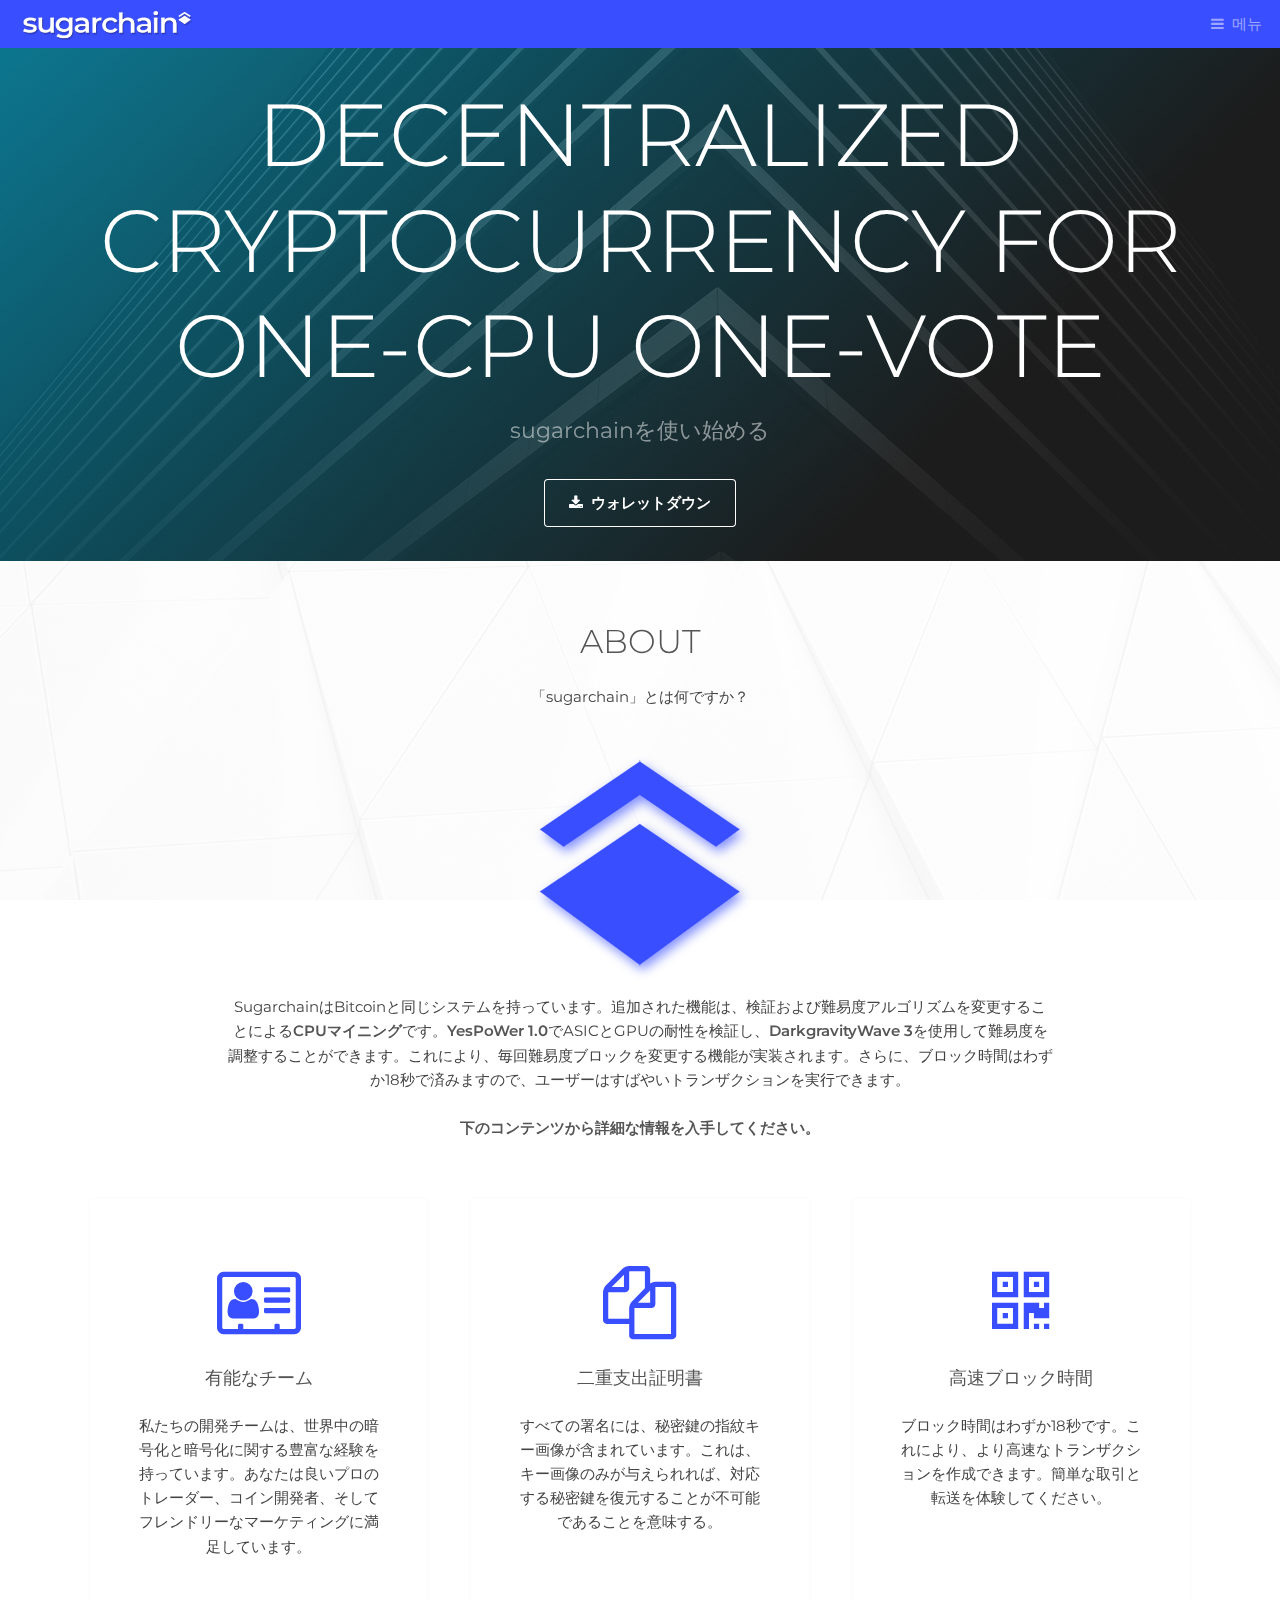
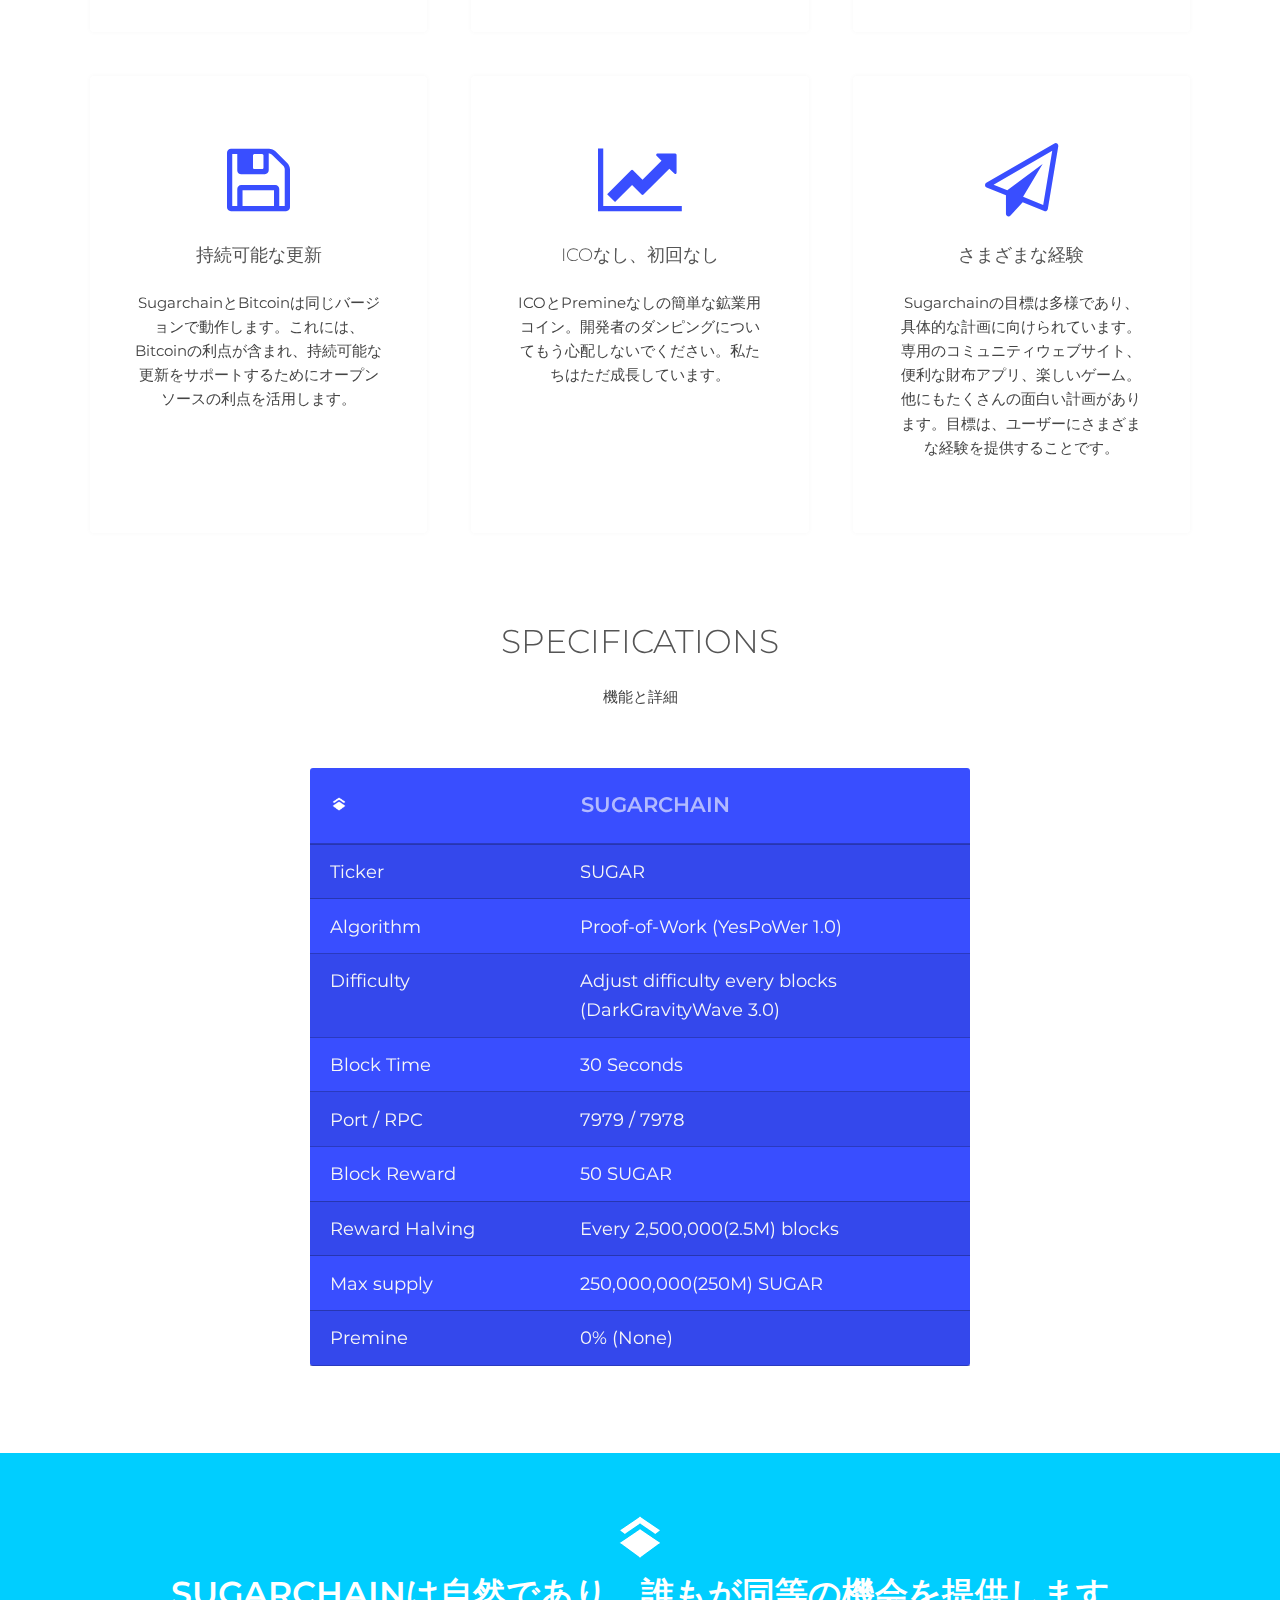
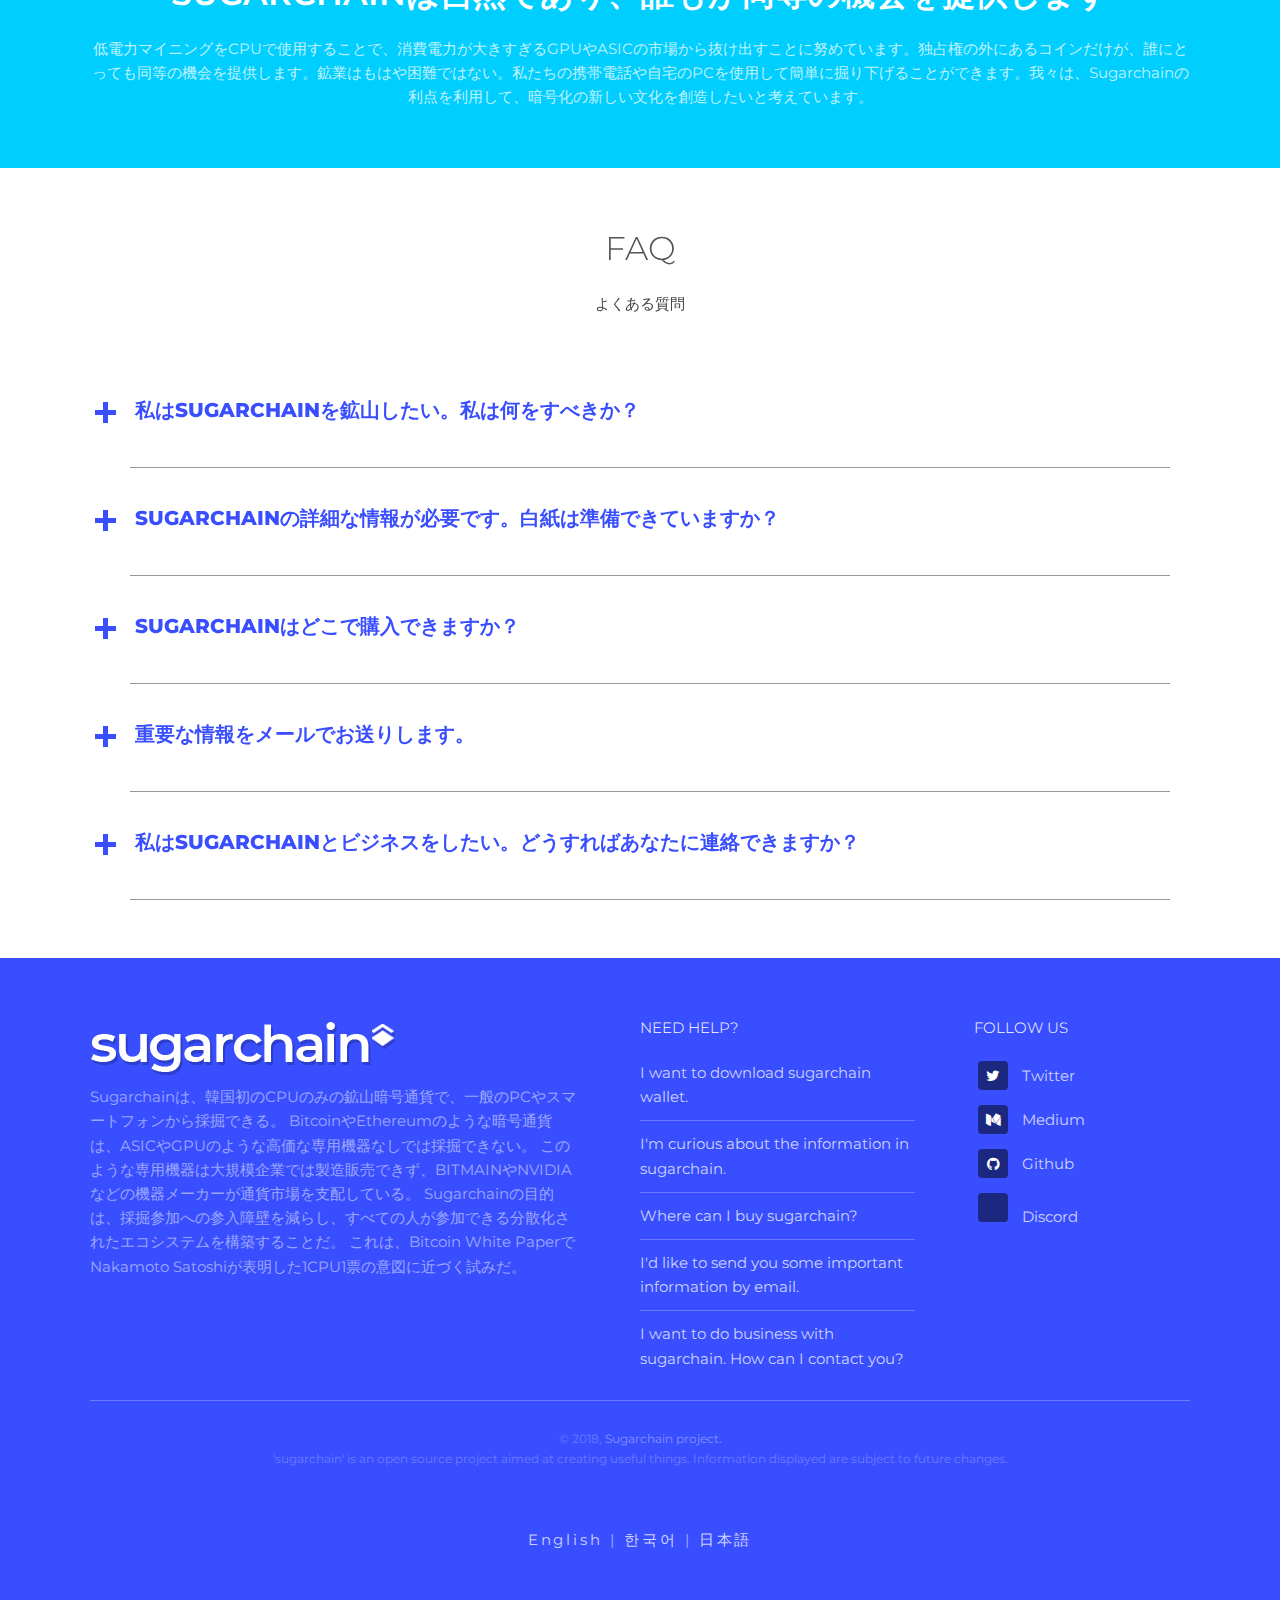
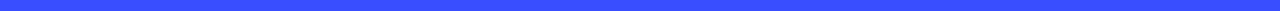
==== commit 6f612945: "change main color." ====
--- a/sugarchain-web/jp/index.html
+++ b/sugarchain-web/jp/index.html
@@ -41,7 +41,6 @@
             <p>sugarchainを使い始める</p>
             <a href="#" class="button icon fa-download">ウォレットダウン</a>
         </div>
-        <video autoplay loop muted playsinline src="../images/banner.mp4"></video>
     </section>
 
 <!-- About -->
@@ -52,7 +51,7 @@
                   <p>「sugarchain」とは何ですか？</p>
                <div class="image"><img src="../images/mainlogo.png" alt="" /></div>
                 <p>SugarchainはBitcoinと同じシステムを持っています。追加された機能は、検証および難易度アルゴリズムを変更することによる<strong>CPUマイニング</strong>です。<strong>YesPoWer 1.0</strong>でASICとGPUの耐性を検証し、<strong>DarkgravityWave 3</strong>を使用して難易度を調整することができます。これにより、毎回難易度ブロックを変更する機能が実装されます。さらに、ブロック時間はわずか18秒で済みますので、ユーザーはすばやいトランザクションを実行できます。
-                블록타임이 30초에 불과한 빠른 속도는 사용자에게 신속한 트랜잭션을 제공합니다.<br><br><strong>下のコンテンツから詳細な情報を入手してください。</strong></p>
+                <br><br><strong>下のコンテンツから詳細な情報を入手してください。</strong></p>
             </header>
             <div class="highlights">
                 <section>
--- a/sugarchain-web/assets/css/main.css
+++ b/sugarchain-web/assets/css/main.css
@@ -222,7 +222,7 @@
   color: #555555; }
 
 a {
-  color: #e99099; }
+  color: #394EFF; }
 
 strong, b {
   color: #555555; }
@@ -335,35 +335,35 @@
   input[type="button"]:hover,
   button:hover,
   .button:hover {
-    box-shadow: inset 0 0 0 1px #ce1b28;
-    color: #ce1b28 !important; }
+    box-shadow: inset 0 0 0 1px #1b44ce;
+    color: #1b44ce !important; }
     input[type="submit"]:hover:active,
     input[type="reset"]:hover:active,
     input[type="button"]:hover:active,
     button:hover:active,
     .button:hover:active {
-      background-color: rgba(206, 27, 40, 0.25); }
+      background-color: rgba(27, 89, 206, 0.25); }
   input[type="submit"].primary,
   input[type="reset"].primary,
   input[type="button"].primary,
   button.primary,
   .button.primary {
     box-shadow: none;
-    background-color: #ce1b28;
+    background-color: #394EFF;
     color: #ffffff !important; }
     input[type="submit"].primary:hover,
     input[type="reset"].primary:hover,
     input[type="button"].primary:hover,
     button.primary:hover,
     .button.primary:hover {
-      background-color: #e2212f;
+      background-color: #394EFF;
       box-shadow: none; }
       input[type="submit"].primary:hover:active,
       input[type="reset"].primary:hover:active,
       input[type="button"].primary:hover:active,
       button.primary:hover:active,
       .button.primary:hover:active {
-        background-color: #b71824; }
+        background-color: #394EFF; }
 
 /* Form */
 form {
@@ -1826,7 +1826,7 @@
   #banner input, #banner select, #banner textarea {
     color: #ffffff; }
   #banner a {
-    color: #ff3976; }
+    color: #394EFF; }
   #banner strong, #banner b {
     color: #ffffff; }
   #banner h1, #banner h2, #banner h3, #banner h4, #banner h5, #banner h6 {
@@ -1851,35 +1851,35 @@
     #banner input[type="button"]:hover,
     #banner button:hover,
     #banner .button:hover {
-      box-shadow: inset 0 0 0 1px #ff3976;
-      color: #ff3976 !important; }
+      box-shadow: inset 0 0 0 1px #394EFF;
+      color: #394EFF !important; }
       #banner input[type="submit"]:hover:active,
       #banner input[type="reset"]:hover:active,
       #banner input[type="button"]:hover:active,
       #banner button:hover:active,
       #banner .button:hover:active {
-        background-color: rgba(206, 27, 40, 0.25); }
+        background-color: rgba(27, 82, 206, 0.25); }
     #banner input[type="submit"].primary,
     #banner input[type="reset"].primary,
     #banner input[type="button"].primary,
     #banner button.primary,
     #banner .button.primary {
       box-shadow: none;
-      background-color: #ce1b28;
+      background-color: #394EFF;
       color: #ffffff !important; }
       #banner input[type="submit"].primary:hover,
       #banner input[type="reset"].primary:hover,
       #banner input[type="button"].primary:hover,
       #banner button.primary:hover,
       #banner .button.primary:hover {
-        background-color: #e2212f;
+        background-color: #394EFF;
         box-shadow: none; }
         #banner input[type="submit"].primary:hover:active,
         #banner input[type="reset"].primary:hover:active,
         #banner input[type="button"].primary:hover:active,
         #banner button.primary:hover:active,
         #banner .button.primary:hover:active {
-          background-color: #b71824; }
+          background-color: #394EFF; }
   #banner label {
     color: #ffffff; }
   #banner input[type="text"],
@@ -1900,8 +1900,8 @@
     #banner input[type="url"]:focus,
     #banner select:focus,
     #banner textarea:focus {
-      border-color: #ce1b28;
-      box-shadow: 0 0 0 1px #ce1b28; }
+      border-color: #394EFF;
+      box-shadow: 0 0 0 1px #394EFF; }
   #banner select {
     background-image: url("data:image/svg+xml;charset=utf8,%3Csvg xmlns='http://www.w3.org/2000/svg' width='40' height='40' preserveAspectRatio='none' viewBox='0 0 40 40'%3E%3Cpath d='M9.4,12.3l10.4,10.4l10.4-10.4c0.2-0.2,0.5-0.4,0.9-0.4c0.3,0,0.6,0.1,0.9,0.4l3.3,3.3c0.2,0.2,0.4,0.5,0.4,0.9 c0,0.4-0.1,0.6-0.4,0.9L20.7,31.9c-0.2,0.2-0.5,0.4-0.9,0.4c-0.3,0-0.6-0.1-0.9-0.4L4.3,17.3c-0.2-0.2-0.4-0.5-0.4-0.9 c0-0.4,0.1-0.6,0.4-0.9l3.3-3.3c0.2-0.2,0.5-0.4,0.9-0.4S9.1,12.1,9.4,12.3z' fill='rgba(255, 255, 255, 0.25)' /%3E%3C/svg%3E"); }
     #banner select option {
@@ -1916,13 +1916,13 @@
       border-color: rgba(255, 255, 255, 0.25); }
   #banner input[type="checkbox"]:checked + label:before,
   #banner input[type="radio"]:checked + label:before {
-    background-color: #ce1b28;
-    border-color: #ce1b28;
+    background-color: #394EFF;
+    border-color: #394EFF;
     color: #ffffff; }
   #banner input[type="checkbox"]:focus + label:before,
   #banner input[type="radio"]:focus + label:before {
     border-color: #ce1b28;
-    box-shadow: 0 0 0 1px #ce1b28; }
+    box-shadow: 0 0 0 1px #394EFF; }
   #banner ::-webkit-input-placeholder {
     color: rgba(255, 255, 255, 0.4) !important; }
   #banner :-moz-placeholder {
@@ -2010,7 +2010,7 @@
     width: 100%;
     z-index: 1; }
   #banner:after {
-    background: linear-gradient(135deg, #e2427c 0%, #111111 74%);
+    background: linear-gradient(135deg, rgba(0, 206, 255, 0.86) 0%, rgba(124, 124, 124, 0.28) 74%);
     content: ' ';
     display: block;
     height: 100%;
@@ -2058,10 +2058,10 @@
 
 /* CTA */
 #cta {
-  background-color: #e99099;
+  background-color: #00CEFF;
   color: rgba(255, 255, 255, 0.75);
   background-attachment: fixed;
-  background-image: linear-gradient(rgba(206, 27, 40, 0.25), rgba(206, 27, 40, 0.25)), url(../../images/cta01.jpg);
+  background-image: linear-gradient(rgba(27, 192, 206, 0.25), rgba(27, 82, 206, 0.25)), url(../../images/cta01.jpg);
   background-position: bottom;
   background-repeat: no-repeat;
   background-size: cover;
@@ -2206,7 +2206,7 @@
 
 /* Footer */
 #footer {
-  background-color: #ff3976;
+  background-color: #394EFF;
   color: rgba(255, 255, 255, 0.5);
   padding: 5rem 0 0 0 ; }
   #footer input, #footer select, #footer textarea {
@@ -2343,7 +2343,7 @@
     color: rgba(255, 255, 255, 0.75);
     text-decoration: none; }
     #footer a:hover {
-      color: #ce1b28; }
+      color: #0b1879; }
   #footer .content {
     display: -moz-flex;
     display: -webkit-flex;
@@ -2418,7 +2418,7 @@
   -webkit-justify-content: space-between;
   -ms-justify-content: space-between;
   justify-content: space-between;
-  background: #ff3976;
+  background: #394EFF;
   color: rgba(255, 255, 255, 0.5);
   cursor: default;
   height: 3.25rem;
@@ -2676,7 +2676,7 @@
 
 /* Menu */
 #menu {
-  background-color: #e99099;
+  background-color: #394EFF;
   color: rgba(255, 255, 255, 0.5);
   -moz-transform: translateX(20rem);
   -webkit-transform: translateX(20rem);
@@ -2865,7 +2865,7 @@
   z-index: 2;
 }
 .faq .plus-minus-toggle:before, .faq .plus-minus-toggle:after {
-  background: #ff3976;
+  background: #394EFF;
   content: '';
   height: 5px;
   left: 0;
@@ -2884,7 +2884,7 @@
   transform: rotate(180deg);
 }
 .faq .question {
-  color: #ff3976;
+  color: #394EFF;
   font-size: 20px;
   font-weight: 800;
   text-transform: uppercase;
@@ -2927,7 +2927,7 @@
     transition: background 0.3s, box-shadow 0.5s;
 }
 .flat-table-1 {
-    background: #e99099;
+    background: #394EFF;
 }
 .flat-table-1 tr:hover {
     background: rgba(255, 255, 255, 0.14);
@@ -2936,10 +2936,11 @@
 
 /*lang*/
 .lang {
-    background-color: #ff3976;
+    background-color: #394EFF;
     padding: 2em;
     letter-spacing: 0.2em;
     font-size: 1em;
     text-align: center;
     
-}+}
+
